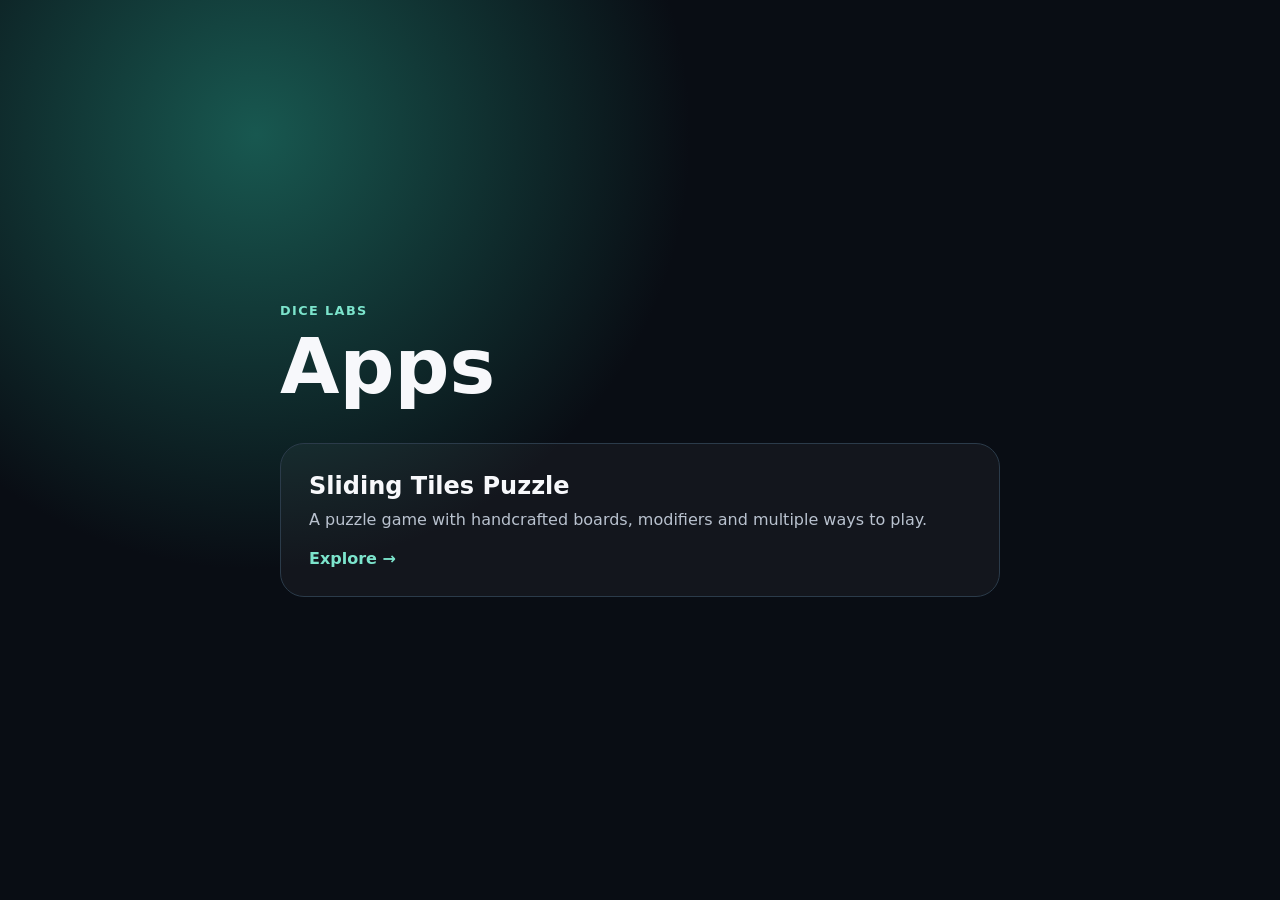
==== apps/index.html @ a3eb1c4a "Publish Sliding Tiles web demo" ====
<!doctype html>
<html lang="en">
<head>
  <meta charset="utf-8">
  <meta name="viewport" content="width=device-width, initial-scale=1">
  <meta name="description" content="Apps by Dice Labs.">
  <title>Apps · Dice Labs</title>
  <style>
    :root { color-scheme: dark; font-family: system-ui, sans-serif; background: #090d14; color: #f7f8fb; }
    body { margin: 0; min-height: 100vh; display: grid; place-items: center; background: radial-gradient(circle at 20% 15%, #185850 0, transparent 34%), #090d14; }
    main { width: min(92vw, 720px); padding: 48px 24px; }
    .eyebrow { color: #7ce4cc; font-weight: 700; letter-spacing: .11em; text-transform: uppercase; font-size: .8rem; }
    h1 { margin: .25rem 0 2rem; font-size: clamp(2.4rem, 7vw, 4.8rem); }
    .app { display: block; padding: 28px; border: 1px solid #2b3b4a; border-radius: 24px; color: inherit; text-decoration: none; background: rgba(255,255,255,.04); transition: transform .18s ease, border-color .18s ease; }
    .app:hover { transform: translateY(-3px); border-color: #7ce4cc; }
    .app h2 { margin: 0 0 .5rem; font-size: 1.5rem; }
    .app p { margin: 0; color: #b9c2cf; line-height: 1.55; }
    .arrow { color: #7ce4cc; display: inline-block; margin-top: 1rem; font-weight: 700; }
  </style>
</head>
<body>
  <main>
    <div class="eyebrow">Dice Labs</div>
    <h1>Apps</h1>
    <a class="app" href="sliding-tiles/">
      <h2>Sliding Tiles Puzzle</h2>
      <p>A puzzle game with handcrafted boards, modifiers and multiple ways to play.</p>
      <span class="arrow">Explore →</span>
    </a>
  </main>
</body>
</html>
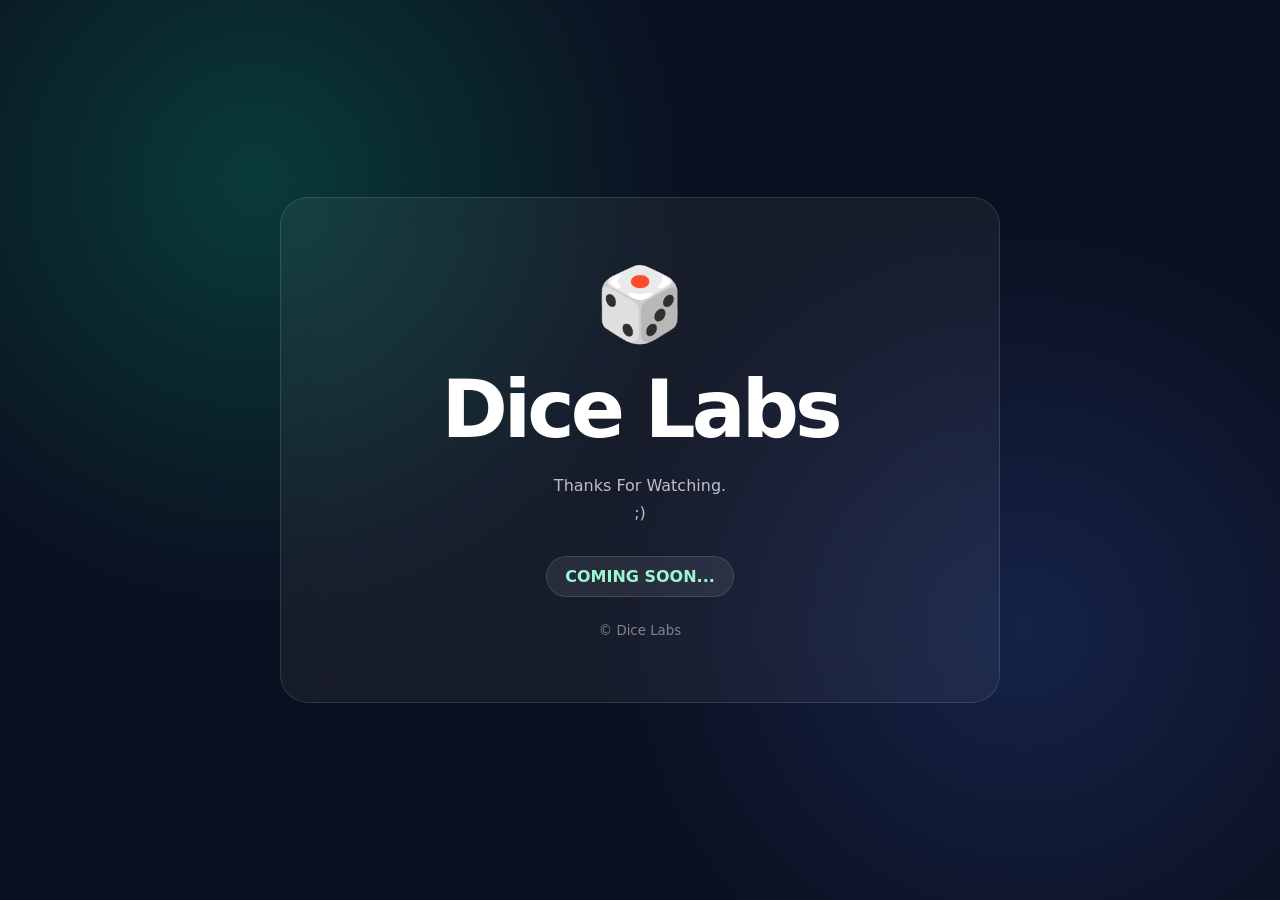
==== commit 1af6529d: "Consolidate apps site into main Pages repository" ====
--- a/apps/index.html
+++ b/apps/index.html
@@ -1,32 +1,30 @@
-<!doctype html>
-<html lang="en">
-<head>
-  <meta charset="utf-8">
-  <meta name="viewport" content="width=device-width, initial-scale=1">
-  <meta name="description" content="Apps by Dice Labs.">
-  <title>Apps · Dice Labs</title>
-  <style>
-    :root { color-scheme: dark; font-family: system-ui, sans-serif; background: #090d14; color: #f7f8fb; }
-    body { margin: 0; min-height: 100vh; display: grid; place-items: center; background: radial-gradient(circle at 20% 15%, #185850 0, transparent 34%), #090d14; }
-    main { width: min(92vw, 720px); padding: 48px 24px; }
-    .eyebrow { color: #7ce4cc; font-weight: 700; letter-spacing: .11em; text-transform: uppercase; font-size: .8rem; }
-    h1 { margin: .25rem 0 2rem; font-size: clamp(2.4rem, 7vw, 4.8rem); }
-    .app { display: block; padding: 28px; border: 1px solid #2b3b4a; border-radius: 24px; color: inherit; text-decoration: none; background: rgba(255,255,255,.04); transition: transform .18s ease, border-color .18s ease; }
-    .app:hover { transform: translateY(-3px); border-color: #7ce4cc; }
-    .app h2 { margin: 0 0 .5rem; font-size: 1.5rem; }
-    .app p { margin: 0; color: #b9c2cf; line-height: 1.55; }
-    .arrow { color: #7ce4cc; display: inline-block; margin-top: 1rem; font-weight: 700; }
-  </style>
-</head>
+<!DOCTYPE html>
+<html lang="es"><head><meta charset="UTF-8"><meta name="viewport" content="width=device-width,initial-scale=1">
+<title>Dice Labs — Coming Soon</title>
+<style>
+*{margin:0;padding:0;box-sizing:border-box}
+body{font-family:system-ui,sans-serif;background:#0b1020;color:#fff;height:100vh;display:flex;align-items:center;justify-content:center;overflow:hidden;
+background:
+radial-gradient(circle at 20% 20%,rgba(0,255,170,.18),transparent 35%),
+radial-gradient(circle at 80% 70%,rgba(70,120,255,.18),transparent 35%),#0b1020}
+body:before{content:"";position:fixed;inset:-50%;background:
+linear-gradient(90deg,transparent 49.8%,rgba(255,255,255,.03) 50%,transparent 50.2%),
+linear-gradient(transparent 49.8%,rgba(255,255,255,.03) 50%,transparent 50.2%);
+background-size:42px 42px;transform:rotate(8deg);animation:d 35s linear infinite}
+@keyframes d{to{transform:rotate(8deg) translate(-42px,-42px)}}
+.card{position:relative;z-index:2;width:min(92vw,720px);padding:64px 40px;text-align:center;background:rgba(255,255,255,.05);border:1px solid rgba(255,255,255,.12);border-radius:28px;backdrop-filter:blur(18px)}
+.logo{font-size:4.5rem}
+h1{font-size:clamp(2.6rem,7vw,5rem);letter-spacing:-.05em;margin:.2em 0}
+p{color:rgba(255,255,255,.72);line-height:1.7;max-width:540px;margin:auto}
+.tag{display:inline-block;margin-top:30px;padding:10px 18px;border-radius:999px;background:rgba(255,255,255,.08);border:1px solid rgba(255,255,255,.12);color:#9df5d3;font-weight:700}
+small{display:block;margin-top:26px;color:rgba(255,255,255,.45)}
+</style></head>
 <body>
-  <main>
-    <div class="eyebrow">Dice Labs</div>
-    <h1>Apps</h1>
-    <a class="app" href="sliding-tiles/">
-      <h2>Sliding Tiles Puzzle</h2>
-      <p>A puzzle game with handcrafted boards, modifiers and multiple ways to play.</p>
-      <span class="arrow">Explore →</span>
-    </a>
-  </main>
-</body>
-</html>
+<div class="card">
+<div class="logo">🎲</div>
+<h1>Dice Labs</h1>
+<p>Thanks For Watching.<br>;)</p>
+<div class="tag">COMING SOON...</div>
+<small>© Dice Labs</small>
+</div>
+</body></html>
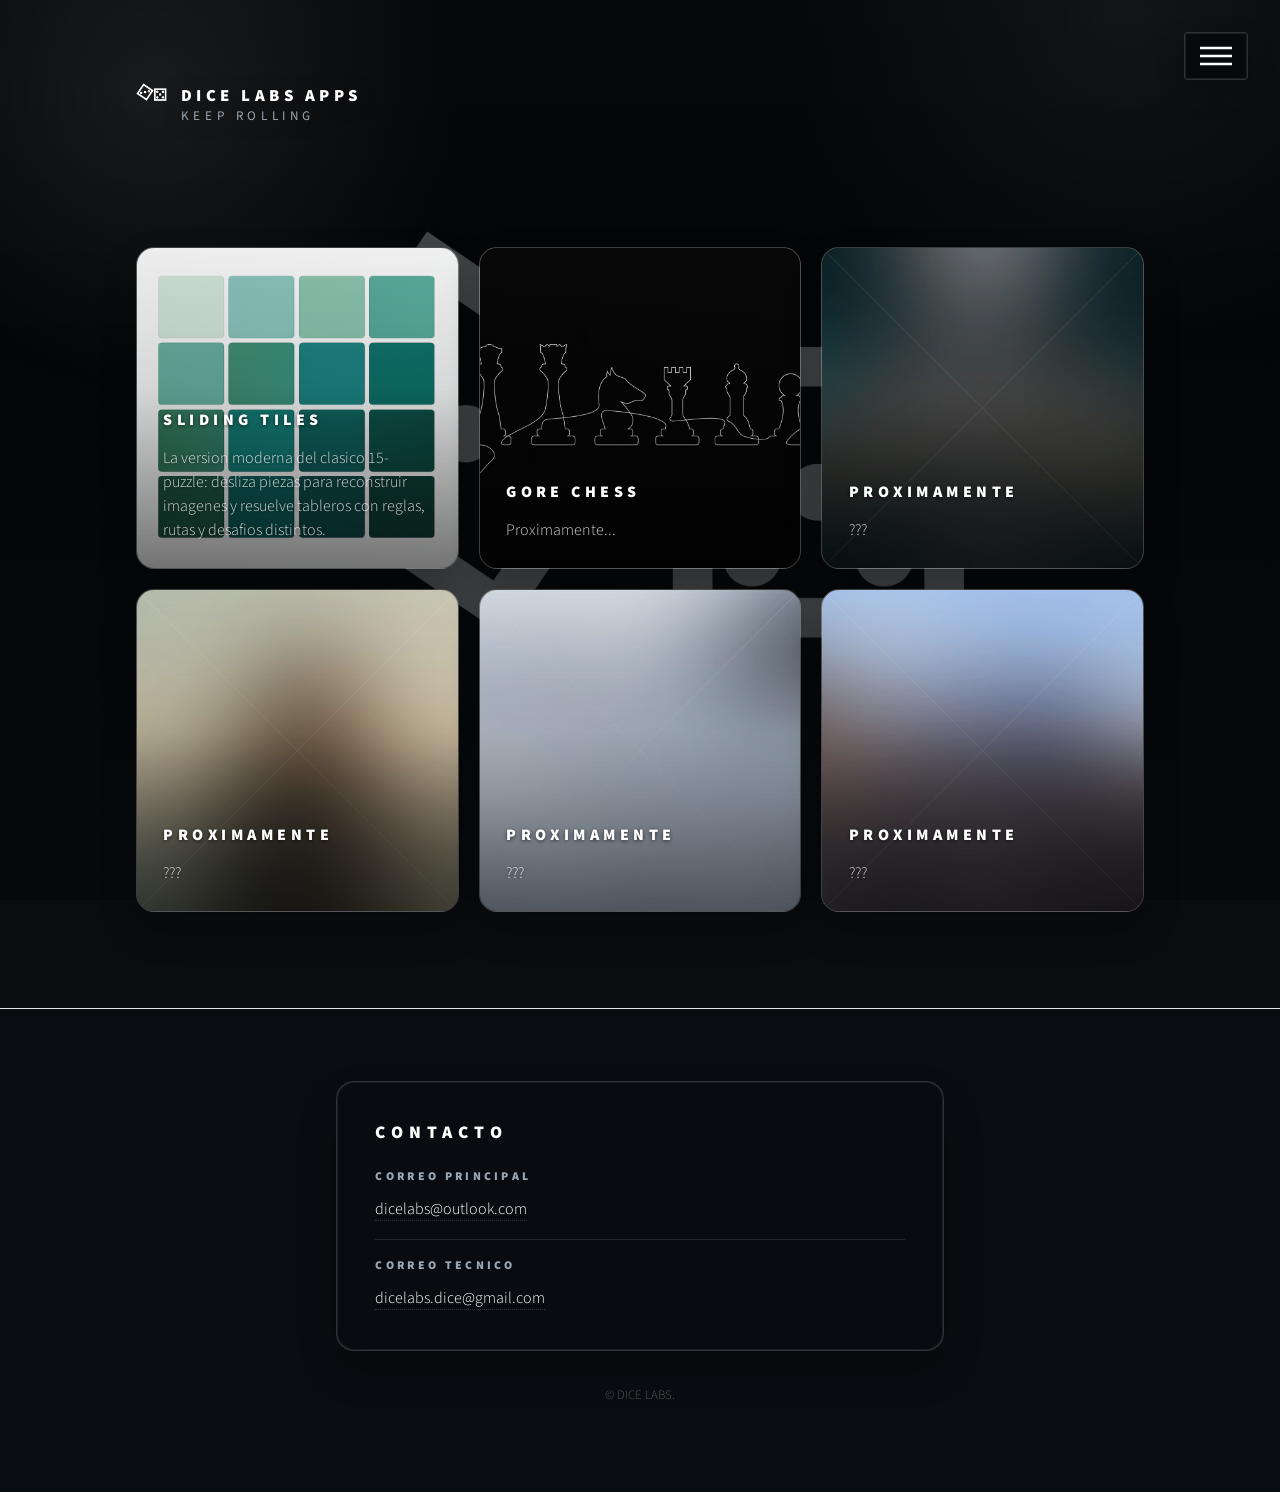
==== commit 08cf66e9: "Sync DICE LABS apps catalog" ====
--- a/apps/index.html
+++ b/apps/index.html
@@ -1,30 +1,179 @@
-<!DOCTYPE html>
-<html lang="es"><head><meta charset="UTF-8"><meta name="viewport" content="width=device-width,initial-scale=1">
-<title>Dice Labs — Coming Soon</title>
-<style>
-*{margin:0;padding:0;box-sizing:border-box}
-body{font-family:system-ui,sans-serif;background:#0b1020;color:#fff;height:100vh;display:flex;align-items:center;justify-content:center;overflow:hidden;
-background:
-radial-gradient(circle at 20% 20%,rgba(0,255,170,.18),transparent 35%),
-radial-gradient(circle at 80% 70%,rgba(70,120,255,.18),transparent 35%),#0b1020}
-body:before{content:"";position:fixed;inset:-50%;background:
-linear-gradient(90deg,transparent 49.8%,rgba(255,255,255,.03) 50%,transparent 50.2%),
-linear-gradient(transparent 49.8%,rgba(255,255,255,.03) 50%,transparent 50.2%);
-background-size:42px 42px;transform:rotate(8deg);animation:d 35s linear infinite}
-@keyframes d{to{transform:rotate(8deg) translate(-42px,-42px)}}
-.card{position:relative;z-index:2;width:min(92vw,720px);padding:64px 40px;text-align:center;background:rgba(255,255,255,.05);border:1px solid rgba(255,255,255,.12);border-radius:28px;backdrop-filter:blur(18px)}
-.logo{font-size:4.5rem}
-h1{font-size:clamp(2.6rem,7vw,5rem);letter-spacing:-.05em;margin:.2em 0}
-p{color:rgba(255,255,255,.72);line-height:1.7;max-width:540px;margin:auto}
-.tag{display:inline-block;margin-top:30px;padding:10px 18px;border-radius:999px;background:rgba(255,255,255,.08);border:1px solid rgba(255,255,255,.12);color:#9df5d3;font-weight:700}
-small{display:block;margin-top:26px;color:rgba(255,255,255,.45)}
-</style></head>
-<body>
-<div class="card">
-<div class="logo">🎲</div>
-<h1>Dice Labs</h1>
-<p>Thanks For Watching.<br>;)</p>
-<div class="tag">COMING SOON...</div>
-<small>© Dice Labs</small>
-</div>
-</body></html>+<!DOCTYPE HTML>
+<!--
+	Phantom by HTML5 UP
+	html5up.net | @ajlkn
+	Free for personal and commercial use under the CCA 3.0 license (html5up.net/license)
+-->
+<html lang="es" data-theme="dark">
+	<head>
+		<title>DICE LABS | Apps</title>
+		<meta charset="utf-8" />
+		<meta name="viewport" content="width=device-width, initial-scale=1, user-scalable=no" />
+		<meta name="theme-color" content="#090c10" />
+		<link rel="icon" type="image/png" href="images/logo-blanco.png?v=1788345082091" />
+		<link rel="shortcut icon" href="images/logo-blanco.png?v=1788345082091" />
+		<link rel="stylesheet" href="assets/css/main.css?v=1788345082091" />
+		<link rel="stylesheet" href="assets/css/dice-labs-apps-theme.css?v=1788345082091" />
+		<noscript><link rel="stylesheet" href="assets/css/noscript.css?v=1788345082091" /></noscript>
+	</head>
+	<body class="is-preload">
+		<div id="wrapper">
+
+			<!-- Header -->
+				<header id="header">
+					<div class="inner">
+
+						<!-- Logo -->
+							<a href="index.html" class="logo">
+								<span class="symbol"><img src="images/logo-blanco.png?v=1788345082091" alt="" /></span>
+								<span class="brand-lockup">
+									<span class="title">DICE LABS APPS</span>
+									<span class="subtitle">KEEP ROLLING</span>
+								</span>
+							</a>
+
+						<!-- Nav -->
+							<nav>
+								<ul>
+									<li><a href="#menu">Menu</a></li>
+								</ul>
+							</nav>
+
+					</div>
+				</header>
+
+			<!-- Menu -->
+				<nav id="menu">
+					<h2 data-i18n="menu.title">Menu</h2>
+					<ul class="menu-links">
+						<li><a href="https://dice-labs.com/" data-i18n="menu.home">Ir a dice-labs.com</a></li>
+						<li><a href="#footer" data-i18n="menu.contact">Contacto</a></li>
+					</ul>
+					<section class="menu-section">
+						<h3 data-i18n="menu.language">Idioma</h3>
+						<ul class="option-list">
+							<li><a href="?lang=es" class="option-link language-option" data-language="es"><img src="images/flags/ES.webp" class="nav-flag" alt="" />Espa&ntilde;ol</a></li>
+							<li><a href="?lang=en" class="option-link language-option" data-language="en"><img src="images/flags/EN.webp" class="nav-flag" alt="" />English</a></li>
+							<li><a href="?lang=fr" class="option-link language-option" data-language="fr"><img src="images/flags/FR.webp" class="nav-flag" alt="" />Fran&ccedil;ais</a></li>
+							<li><a href="?lang=de" class="option-link language-option" data-language="de"><img src="images/flags/DE.webp" class="nav-flag" alt="" />Deutsch</a></li>
+							<li><a href="?lang=ru" class="option-link language-option" data-language="ru"><img src="images/flags/RU.webp" class="nav-flag" alt="" />&#1056;&#1091;&#1089;&#1089;&#1082;&#1080;&#1081;</a></li>
+						</ul>
+					</section>
+					<section class="menu-section">
+						<h3 data-i18n="menu.theme">Tema</h3>
+						<ul class="option-list">
+							<li><a href="?theme=dark" class="option-link" data-set-theme="dark" data-i18n="theme.dark">Oscuro</a></li>
+							<li><a href="?theme=light" class="option-link" data-set-theme="light" data-i18n="theme.light">Claro</a></li>
+						</ul>
+					</section>
+				</nav>
+
+			<!-- Main -->
+				<div id="main">
+					<div class="inner">
+						<section class="tiles">
+							<article class="style1 app-card sliding-tiles-card" data-preview-src="images/apps/sliding-tiles-preview.gif">
+								<span class="image">
+									<img class="tile-cover" src="images/apps/sliding-tiles-cover.png" alt="" />
+								</span>
+								<!-- Template route preserved for reference: sliding-tiles/ -->
+								<a href="https://dice-labs.com/apps/sliding-tiles/" class="app-link">
+									<h2>Sliding Tiles</h2>
+									<div class="content">
+										<p data-i18n="tile.sliding.body">Rompecabezas deslizante de partidas rapidas y estetica minimalista. Demo disponible. En proceso de publicacion para Android y Windows.</p>
+									</div>
+								</a>
+							</article>
+							<article class="style2 app-card" data-preview-src="">
+								<span class="image">
+									<img src="images/apps/gore-chess-cover.png" alt="" />
+								</span>
+								<a href="gore-chess/" class="app-link">
+									<h2>Gore Chess</h2>
+									<div class="content">
+										<p data-i18n="tile.gore.body">Proximamente...</p>
+									</div>
+								</a>
+							</article>
+							<article class="style3 app-card" data-preview-src="">
+								<span class="image">
+									<img src="images/pic03.jpg" alt="" />
+								</span>
+								<a href="#" class="app-link">
+									<h2 data-i18n="tile.placeholder1.title">Proximamente</h2>
+									<div class="content">
+										<p data-i18n="tile.placeholder1.body">???</p>
+									</div>
+								</a>
+							</article>
+							<article class="style4 app-card" data-preview-src="">
+								<span class="image">
+									<img src="images/pic04.jpg" alt="" />
+								</span>
+								<a href="#" class="app-link">
+									<h2 data-i18n="tile.placeholder2.title">Proximamente</h2>
+									<div class="content">
+										<p data-i18n="tile.placeholder2.body">???</p>
+									</div>
+								</a>
+							</article>
+							<article class="style5 app-card" data-preview-src="">
+								<span class="image">
+									<img src="images/pic05.jpg" alt="" />
+								</span>
+								<a href="#" class="app-link">
+									<h2 data-i18n="tile.placeholder3.title">Proximamente</h2>
+									<div class="content">
+										<p data-i18n="tile.placeholder3.body">???</p>
+									</div>
+								</a>
+							</article>
+							<article class="style6 app-card" data-preview-src="">
+								<span class="image">
+									<img src="images/pic06.jpg" alt="" />
+								</span>
+								<a href="#" class="app-link">
+									<h2 data-i18n="tile.placeholder4.title">Proximamente</h2>
+									<div class="content">
+										<p data-i18n="tile.placeholder4.body">???</p>
+									</div>
+								</a>
+							</article>
+						</section>
+					</div>
+				</div>
+
+			<!-- Footer -->
+				<footer id="footer">
+					<div class="inner">
+						<section class="footer-panel compact">
+							<h2 data-i18n="footer.contact">Contacto</h2>
+							<ul class="contact-list">
+								<li>
+									<span class="contact-label" data-i18n="footer.primaryEmail">Correo principal</span>
+									<a href="mailto:dicelabs@outlook.com">dicelabs@outlook.com</a>
+								</li>
+								<li>
+									<span class="contact-label" data-i18n="footer.technicalEmail">Correo tecnico</span>
+									<a href="mailto:dicelabs.dice@gmail.com">dicelabs.dice@gmail.com</a>
+								</li>
+							</ul>
+						</section>
+						<ul class="copyright">
+							<li data-i18n="footer.copyright">&copy; DICE LABS.</li>
+						</ul>
+					</div>
+				</footer>
+
+		</div>
+
+		<!-- Scripts -->
+			<script src="assets/js/jquery.min.js"></script>
+			<script src="assets/js/browser.min.js"></script>
+			<script src="assets/js/breakpoints.min.js"></script>
+			<script src="assets/js/util.js"></script>
+			<script src="assets/js/main.js"></script>
+			<script src="assets/js/dice-labs-apps-site.js?v=1788345082091"></script>
+
+	</body>
+</html>
--- a/apps/assets/css/main.css
+++ b/apps/assets/css/main.css
@@ -0,0 +1,3329 @@
+@import url(fontawesome-all.min.css);
+@import url("https://fonts.googleapis.com/css?family=Source+Sans+Pro:300,700,900");
+
+/*
+	Phantom by HTML5 UP
+	html5up.net | @ajlkn
+	Free for personal and commercial use under the CCA 3.0 license (html5up.net/license)
+*/
+
+html, body, div, span, applet, object,
+iframe, h1, h2, h3, h4, h5, h6, p, blockquote,
+pre, a, abbr, acronym, address, big, cite,
+code, del, dfn, em, img, ins, kbd, q, s, samp,
+small, strike, strong, sub, sup, tt, var, b,
+u, i, center, dl, dt, dd, ol, ul, li, fieldset,
+form, label, legend, table, caption, tbody,
+tfoot, thead, tr, th, td, article, aside,
+canvas, details, embed, figure, figcaption,
+footer, header, hgroup, menu, nav, output, ruby,
+section, summary, time, mark, audio, video {
+	margin: 0;
+	padding: 0;
+	border: 0;
+	font-size: 100%;
+	font: inherit;
+	vertical-align: baseline;}
+
+article, aside, details, figcaption, figure,
+footer, header, hgroup, menu, nav, section {
+	display: block;}
+
+body {
+	line-height: 1;
+}
+
+ol, ul {
+	list-style: none;
+}
+
+blockquote, q {
+	quotes: none;
+}
+
+	blockquote:before, blockquote:after, q:before, q:after {
+		content: '';
+		content: none;
+	}
+
+table {
+	border-collapse: collapse;
+	border-spacing: 0;
+}
+
+body {
+	-webkit-text-size-adjust: none;
+}
+
+mark {
+	background-color: transparent;
+	color: inherit;
+}
+
+input::-moz-focus-inner {
+	border: 0;
+	padding: 0;
+}
+
+input, select, textarea {
+	-moz-appearance: none;
+	-webkit-appearance: none;
+	-ms-appearance: none;
+	appearance: none;
+}
+
+/* Basic */
+
+	@-ms-viewport {
+		width: device-width;
+	}
+
+	body {
+		-ms-overflow-style: scrollbar;
+	}
+
+	@media screen and (max-width: 480px) {
+
+		html, body {
+			min-width: 320px;
+		}
+
+	}
+
+	html {
+		box-sizing: border-box;
+	}
+
+	*, *:before, *:after {
+		box-sizing: inherit;
+	}
+
+	body {
+		background: #ffffff;
+	}
+
+		body.is-preload *, body.is-preload *:before, body.is-preload *:after {
+			-moz-animation: none !important;
+			-webkit-animation: none !important;
+			-ms-animation: none !important;
+			animation: none !important;
+			-moz-transition: none !important;
+			-webkit-transition: none !important;
+			-ms-transition: none !important;
+			transition: none !important;
+		}
+
+/* Type */
+
+	body, input, select, textarea {
+		color: #585858;
+		font-family: "Source Sans Pro", Helvetica, sans-serif;
+		font-size: 16pt;
+		font-weight: 300;
+		line-height: 1.75;
+	}
+
+		@media screen and (max-width: 1680px) {
+
+			body, input, select, textarea {
+				font-size: 14pt;
+			}
+
+		}
+
+		@media screen and (max-width: 1280px) {
+
+			body, input, select, textarea {
+				font-size: 12pt;
+			}
+
+		}
+
+	a {
+		-moz-transition: border-bottom-color 0.2s ease, color 0.2s ease;
+		-webkit-transition: border-bottom-color 0.2s ease, color 0.2s ease;
+		-ms-transition: border-bottom-color 0.2s ease, color 0.2s ease;
+		transition: border-bottom-color 0.2s ease, color 0.2s ease;
+		text-decoration: none;
+		color: #585858;
+		border-bottom: dotted 1px rgba(88, 88, 88, 0.5);
+	}
+
+		a:hover {
+			border-bottom-color: transparent;
+			color: #f2849e !important;
+		}
+
+	strong, b {
+		font-weight: 900;
+	}
+
+	em, i {
+		font-style: italic;
+	}
+
+	p {
+		margin: 0 0 2em 0;
+	}
+
+	h1 {
+		font-size: 2.75em;
+		font-weight: 700;
+		line-height: 1.3;
+		margin: 0 0 1em 0;
+		letter-spacing: -0.035em;
+	}
+
+		h1 a {
+			color: inherit;
+		}
+
+		@media screen and (max-width: 736px) {
+
+			h1 {
+				font-size: 2em;
+				margin: 0 0 1em 0;
+			}
+
+		}
+
+		@media screen and (max-width: 360px) {
+
+			h1 {
+				font-size: 1.75em;
+			}
+
+		}
+
+	h2, h3, h4, h5, h6 {
+		font-weight: 900;
+		line-height: 1.5;
+		margin: 0 0 2em 0;
+		text-transform: uppercase;
+		letter-spacing: 0.35em;
+	}
+
+		h2 a, h3 a, h4 a, h5 a, h6 a {
+			color: inherit;
+		}
+
+	h2 {
+		font-size: 1.1em;
+	}
+
+	h3 {
+		font-size: 1em;
+	}
+
+	h4 {
+		font-size: 0.8em;
+	}
+
+	h5 {
+		font-size: 0.8em;
+	}
+
+	h6 {
+		font-size: 0.8em;
+	}
+
+	@media screen and (max-width: 980px) {
+
+		h1 br, h2 br, h3 br, h4 br, h5 br, h6 br {
+			display: none;
+		}
+
+	}
+
+	@media screen and (max-width: 736px) {
+
+		h2 {
+			font-size: 1em;
+		}
+
+		h3 {
+			font-size: 0.8em;
+		}
+
+	}
+
+	sub {
+		font-size: 0.8em;
+		position: relative;
+		top: 0.5em;
+	}
+
+	sup {
+		font-size: 0.8em;
+		position: relative;
+		top: -0.5em;
+	}
+
+	blockquote {
+		border-left: solid 4px #c9c9c9;
+		font-style: italic;
+		margin: 0 0 2em 0;
+		padding: 0.5em 0 0.5em 2em;
+	}
+
+	code {
+		background: rgba(144, 144, 144, 0.075);
+		border-radius: 4px;
+		border: solid 1px #c9c9c9;
+		font-family: "Courier New", monospace;
+		font-size: 0.9em;
+		margin: 0 0.25em;
+		padding: 0.25em 0.65em;
+	}
+
+	pre {
+		-webkit-overflow-scrolling: touch;
+		font-family: "Courier New", monospace;
+		font-size: 0.9em;
+		margin: 0 0 2em 0;
+	}
+
+		pre code {
+			display: block;
+			line-height: 1.75;
+			padding: 1em 1.5em;
+			overflow-x: auto;
+		}
+
+	hr {
+		border: 0;
+		border-bottom: solid 1px #c9c9c9;
+		margin: 2em 0;
+	}
+
+		hr.major {
+			margin: 3em 0;
+		}
+
+	.align-left {
+		text-align: left;
+	}
+
+	.align-center {
+		text-align: center;
+	}
+
+	.align-right {
+		text-align: right;
+	}
+
+/* Row */
+
+	.row {
+		display: flex;
+		flex-wrap: wrap;
+		box-sizing: border-box;
+		align-items: stretch;
+	}
+
+		.row > * {
+			box-sizing: border-box;
+		}
+
+		.row.gtr-uniform > * > :last-child {
+			margin-bottom: 0;
+		}
+
+		.row.aln-left {
+			justify-content: flex-start;
+		}
+
+		.row.aln-center {
+			justify-content: center;
+		}
+
+		.row.aln-right {
+			justify-content: flex-end;
+		}
+
+		.row.aln-top {
+			align-items: flex-start;
+		}
+
+		.row.aln-middle {
+			align-items: center;
+		}
+
+		.row.aln-bottom {
+			align-items: flex-end;
+		}
+
+		.row > .imp {
+			order: -1;
+		}
+
+		.row > .col-1 {
+			width: 8.33333%;
+		}
+
+		.row > .off-1 {
+			margin-left: 8.33333%;
+		}
+
+		.row > .col-2 {
+			width: 16.66667%;
+		}
+
+		.row > .off-2 {
+			margin-left: 16.66667%;
+		}
+
+		.row > .col-3 {
+			width: 25%;
+		}
+
+		.row > .off-3 {
+			margin-left: 25%;
+		}
+
+		.row > .col-4 {
+			width: 33.33333%;
+		}
+
+		.row > .off-4 {
+			margin-left: 33.33333%;
+		}
+
+		.row > .col-5 {
+			width: 41.66667%;
+		}
+
+		.row > .off-5 {
+			margin-left: 41.66667%;
+		}
+
+		.row > .col-6 {
+			width: 50%;
+		}
+
+		.row > .off-6 {
+			margin-left: 50%;
+		}
+
+		.row > .col-7 {
+			width: 58.33333%;
+		}
+
+		.row > .off-7 {
+			margin-left: 58.33333%;
+		}
+
+		.row > .col-8 {
+			width: 66.66667%;
+		}
+
+		.row > .off-8 {
+			margin-left: 66.66667%;
+		}
+
+		.row > .col-9 {
+			width: 75%;
+		}
+
+		.row > .off-9 {
+			margin-left: 75%;
+		}
+
+		.row > .col-10 {
+			width: 83.33333%;
+		}
+
+		.row > .off-10 {
+			margin-left: 83.33333%;
+		}
+
+		.row > .col-11 {
+			width: 91.66667%;
+		}
+
+		.row > .off-11 {
+			margin-left: 91.66667%;
+		}
+
+		.row > .col-12 {
+			width: 100%;
+		}
+
+		.row > .off-12 {
+			margin-left: 100%;
+		}
+
+		.row.gtr-0 {
+			margin-top: 0;
+			margin-left: 0em;
+		}
+
+			.row.gtr-0 > * {
+				padding: 0 0 0 0em;
+			}
+
+			.row.gtr-0.gtr-uniform {
+				margin-top: 0em;
+			}
+
+				.row.gtr-0.gtr-uniform > * {
+					padding-top: 0em;
+				}
+
+		.row.gtr-25 {
+			margin-top: 0;
+			margin-left: -0.5em;
+		}
+
+			.row.gtr-25 > * {
+				padding: 0 0 0 0.5em;
+			}
+
+			.row.gtr-25.gtr-uniform {
+				margin-top: -0.5em;
+			}
+
+				.row.gtr-25.gtr-uniform > * {
+					padding-top: 0.5em;
+				}
+
+		.row.gtr-50 {
+			margin-top: 0;
+			margin-left: -1em;
+		}
+
+			.row.gtr-50 > * {
+				padding: 0 0 0 1em;
+			}
+
+			.row.gtr-50.gtr-uniform {
+				margin-top: -1em;
+			}
+
+				.row.gtr-50.gtr-uniform > * {
+					padding-top: 1em;
+				}
+
+		.row {
+			margin-top: 0;
+			margin-left: -2em;
+		}
+
+			.row > * {
+				padding: 0 0 0 2em;
+			}
+
+			.row.gtr-uniform {
+				margin-top: -2em;
+			}
+
+				.row.gtr-uniform > * {
+					padding-top: 2em;
+				}
+
+		.row.gtr-150 {
+			margin-top: 0;
+			margin-left: -3em;
+		}
+
+			.row.gtr-150 > * {
+				padding: 0 0 0 3em;
+			}
+
+			.row.gtr-150.gtr-uniform {
+				margin-top: -3em;
+			}
+
+				.row.gtr-150.gtr-uniform > * {
+					padding-top: 3em;
+				}
+
+		.row.gtr-200 {
+			margin-top: 0;
+			margin-left: -4em;
+		}
+
+			.row.gtr-200 > * {
+				padding: 0 0 0 4em;
+			}
+
+			.row.gtr-200.gtr-uniform {
+				margin-top: -4em;
+			}
+
+				.row.gtr-200.gtr-uniform > * {
+					padding-top: 4em;
+				}
+
+		@media screen and (max-width: 1680px) {
+
+			.row {
+				display: flex;
+				flex-wrap: wrap;
+				box-sizing: border-box;
+				align-items: stretch;
+			}
+
+				.row > * {
+					box-sizing: border-box;
+				}
+
+				.row.gtr-uniform > * > :last-child {
+					margin-bottom: 0;
+				}
+
+				.row.aln-left {
+					justify-content: flex-start;
+				}
+
+				.row.aln-center {
+					justify-content: center;
+				}
+
+				.row.aln-right {
+					justify-content: flex-end;
+				}
+
+				.row.aln-top {
+					align-items: flex-start;
+				}
+
+				.row.aln-middle {
+					align-items: center;
+				}
+
+				.row.aln-bottom {
+					align-items: flex-end;
+				}
+
+				.row > .imp-xlarge {
+					order: -1;
+				}
+
+				.row > .col-1-xlarge {
+					width: 8.33333%;
+				}
+
+				.row > .off-1-xlarge {
+					margin-left: 8.33333%;
+				}
+
+				.row > .col-2-xlarge {
+					width: 16.66667%;
+				}
+
+				.row > .off-2-xlarge {
+					margin-left: 16.66667%;
+				}
+
+				.row > .col-3-xlarge {
+					width: 25%;
+				}
+
+				.row > .off-3-xlarge {
+					margin-left: 25%;
+				}
+
+				.row > .col-4-xlarge {
+					width: 33.33333%;
+				}
+
+				.row > .off-4-xlarge {
+					margin-left: 33.33333%;
+				}
+
+				.row > .col-5-xlarge {
+					width: 41.66667%;
+				}
+
+				.row > .off-5-xlarge {
+					margin-left: 41.66667%;
+				}
+
+				.row > .col-6-xlarge {
+					width: 50%;
+				}
+
+				.row > .off-6-xlarge {
+					margin-left: 50%;
+				}
+
+				.row > .col-7-xlarge {
+					width: 58.33333%;
+				}
+
+				.row > .off-7-xlarge {
+					margin-left: 58.33333%;
+				}
+
+				.row > .col-8-xlarge {
+					width: 66.66667%;
+				}
+
+				.row > .off-8-xlarge {
+					margin-left: 66.66667%;
+				}
+
+				.row > .col-9-xlarge {
+					width: 75%;
+				}
+
+				.row > .off-9-xlarge {
+					margin-left: 75%;
+				}
+
+				.row > .col-10-xlarge {
+					width: 83.33333%;
+				}
+
+				.row > .off-10-xlarge {
+					margin-left: 83.33333%;
+				}
+
+				.row > .col-11-xlarge {
+					width: 91.66667%;
+				}
+
+				.row > .off-11-xlarge {
+					margin-left: 91.66667%;
+				}
+
+				.row > .col-12-xlarge {
+					width: 100%;
+				}
+
+				.row > .off-12-xlarge {
+					margin-left: 100%;
+				}
+
+				.row.gtr-0 {
+					margin-top: 0;
+					margin-left: 0em;
+				}
+
+					.row.gtr-0 > * {
+						padding: 0 0 0 0em;
+					}
+
+					.row.gtr-0.gtr-uniform {
+						margin-top: 0em;
+					}
+
+						.row.gtr-0.gtr-uniform > * {
+							padding-top: 0em;
+						}
+
+				.row.gtr-25 {
+					margin-top: 0;
+					margin-left: -0.5em;
+				}
+
+					.row.gtr-25 > * {
+						padding: 0 0 0 0.5em;
+					}
+
+					.row.gtr-25.gtr-uniform {
+						margin-top: -0.5em;
+					}
+
+						.row.gtr-25.gtr-uniform > * {
+							padding-top: 0.5em;
+						}
+
+				.row.gtr-50 {
+					margin-top: 0;
+					margin-left: -1em;
+				}
+
+					.row.gtr-50 > * {
+						padding: 0 0 0 1em;
+					}
+
+					.row.gtr-50.gtr-uniform {
+						margin-top: -1em;
+					}
+
+						.row.gtr-50.gtr-uniform > * {
+							padding-top: 1em;
+						}
+
+				.row {
+					margin-top: 0;
+					margin-left: -2em;
+				}
+
+					.row > * {
+						padding: 0 0 0 2em;
+					}
+
+					.row.gtr-uniform {
+						margin-top: -2em;
+					}
+
+						.row.gtr-uniform > * {
+							padding-top: 2em;
+						}
+
+				.row.gtr-150 {
+					margin-top: 0;
+					margin-left: -3em;
+				}
+
+					.row.gtr-150 > * {
+						padding: 0 0 0 3em;
+					}
+
+					.row.gtr-150.gtr-uniform {
+						margin-top: -3em;
+					}
+
+						.row.gtr-150.gtr-uniform > * {
+							padding-top: 3em;
+						}
+
+				.row.gtr-200 {
+					margin-top: 0;
+					margin-left: -4em;
+				}
+
+					.row.gtr-200 > * {
+						padding: 0 0 0 4em;
+					}
+
+					.row.gtr-200.gtr-uniform {
+						margin-top: -4em;
+					}
+
+						.row.gtr-200.gtr-uniform > * {
+							padding-top: 4em;
+						}
+
+		}
+
+		@media screen and (max-width: 1280px) {
+
+			.row {
+				display: flex;
+				flex-wrap: wrap;
+				box-sizing: border-box;
+				align-items: stretch;
+			}
+
+				.row > * {
+					box-sizing: border-box;
+				}
+
+				.row.gtr-uniform > * > :last-child {
+					margin-bottom: 0;
+				}
+
+				.row.aln-left {
+					justify-content: flex-start;
+				}
+
+				.row.aln-center {
+					justify-content: center;
+				}
+
+				.row.aln-right {
+					justify-content: flex-end;
+				}
+
+				.row.aln-top {
+					align-items: flex-start;
+				}
+
+				.row.aln-middle {
+					align-items: center;
+				}
+
+				.row.aln-bottom {
+					align-items: flex-end;
+				}
+
+				.row > .imp-large {
+					order: -1;
+				}
+
+				.row > .col-1-large {
+					width: 8.33333%;
+				}
+
+				.row > .off-1-large {
+					margin-left: 8.33333%;
+				}
+
+				.row > .col-2-large {
+					width: 16.66667%;
+				}
+
+				.row > .off-2-large {
+					margin-left: 16.66667%;
+				}
+
+				.row > .col-3-large {
+					width: 25%;
+				}
+
+				.row > .off-3-large {
+					margin-left: 25%;
+				}
+
+				.row > .col-4-large {
+					width: 33.33333%;
+				}
+
+				.row > .off-4-large {
+					margin-left: 33.33333%;
+				}
+
+				.row > .col-5-large {
+					width: 41.66667%;
+				}
+
+				.row > .off-5-large {
+					margin-left: 41.66667%;
+				}
+
+				.row > .col-6-large {
+					width: 50%;
+				}
+
+				.row > .off-6-large {
+					margin-left: 50%;
+				}
+
+				.row > .col-7-large {
+					width: 58.33333%;
+				}
+
+				.row > .off-7-large {
+					margin-left: 58.33333%;
+				}
+
+				.row > .col-8-large {
+					width: 66.66667%;
+				}
+
+				.row > .off-8-large {
+					margin-left: 66.66667%;
+				}
+
+				.row > .col-9-large {
+					width: 75%;
+				}
+
+				.row > .off-9-large {
+					margin-left: 75%;
+				}
+
+				.row > .col-10-large {
+					width: 83.33333%;
+				}
+
+				.row > .off-10-large {
+					margin-left: 83.33333%;
+				}
+
+				.row > .col-11-large {
+					width: 91.66667%;
+				}
+
+				.row > .off-11-large {
+					margin-left: 91.66667%;
+				}
+
+				.row > .col-12-large {
+					width: 100%;
+				}
+
+				.row > .off-12-large {
+					margin-left: 100%;
+				}
+
+				.row.gtr-0 {
+					margin-top: 0;
+					margin-left: 0em;
+				}
+
+					.row.gtr-0 > * {
+						padding: 0 0 0 0em;
+					}
+
+					.row.gtr-0.gtr-uniform {
+						margin-top: 0em;
+					}
+
+						.row.gtr-0.gtr-uniform > * {
+							padding-top: 0em;
+						}
+
+				.row.gtr-25 {
+					margin-top: 0;
+					margin-left: -0.5em;
+				}
+
+					.row.gtr-25 > * {
+						padding: 0 0 0 0.5em;
+					}
+
+					.row.gtr-25.gtr-uniform {
+						margin-top: -0.5em;
+					}
+
+						.row.gtr-25.gtr-uniform > * {
+							padding-top: 0.5em;
+						}
+
+				.row.gtr-50 {
+					margin-top: 0;
+					margin-left: -1em;
+				}
+
+					.row.gtr-50 > * {
+						padding: 0 0 0 1em;
+					}
+
+					.row.gtr-50.gtr-uniform {
+						margin-top: -1em;
+					}
+
+						.row.gtr-50.gtr-uniform > * {
+							padding-top: 1em;
+						}
+
+				.row {
+					margin-top: 0;
+					margin-left: -2em;
+				}
+
+					.row > * {
+						padding: 0 0 0 2em;
+					}
+
+					.row.gtr-uniform {
+						margin-top: -2em;
+					}
+
+						.row.gtr-uniform > * {
+							padding-top: 2em;
+						}
+
+				.row.gtr-150 {
+					margin-top: 0;
+					margin-left: -3em;
+				}
+
+					.row.gtr-150 > * {
+						padding: 0 0 0 3em;
+					}
+
+					.row.gtr-150.gtr-uniform {
+						margin-top: -3em;
+					}
+
+						.row.gtr-150.gtr-uniform > * {
+							padding-top: 3em;
+						}
+
+				.row.gtr-200 {
+					margin-top: 0;
+					margin-left: -4em;
+				}
+
+					.row.gtr-200 > * {
+						padding: 0 0 0 4em;
+					}
+
+					.row.gtr-200.gtr-uniform {
+						margin-top: -4em;
+					}
+
+						.row.gtr-200.gtr-uniform > * {
+							padding-top: 4em;
+						}
+
+		}
+
+		@media screen and (max-width: 980px) {
+
+			.row {
+				display: flex;
+				flex-wrap: wrap;
+				box-sizing: border-box;
+				align-items: stretch;
+			}
+
+				.row > * {
+					box-sizing: border-box;
+				}
+
+				.row.gtr-uniform > * > :last-child {
+					margin-bottom: 0;
+				}
+
+				.row.aln-left {
+					justify-content: flex-start;
+				}
+
+				.row.aln-center {
+					justify-content: center;
+				}
+
+				.row.aln-right {
+					justify-content: flex-end;
+				}
+
+				.row.aln-top {
+					align-items: flex-start;
+				}
+
+				.row.aln-middle {
+					align-items: center;
+				}
+
+				.row.aln-bottom {
+					align-items: flex-end;
+				}
+
+				.row > .imp-medium {
+					order: -1;
+				}
+
+				.row > .col-1-medium {
+					width: 8.33333%;
+				}
+
+				.row > .off-1-medium {
+					margin-left: 8.33333%;
+				}
+
+				.row > .col-2-medium {
+					width: 16.66667%;
+				}
+
+				.row > .off-2-medium {
+					margin-left: 16.66667%;
+				}
+
+				.row > .col-3-medium {
+					width: 25%;
+				}
+
+				.row > .off-3-medium {
+					margin-left: 25%;
+				}
+
+				.row > .col-4-medium {
+					width: 33.33333%;
+				}
+
+				.row > .off-4-medium {
+					margin-left: 33.33333%;
+				}
+
+				.row > .col-5-medium {
+					width: 41.66667%;
+				}
+
+				.row > .off-5-medium {
+					margin-left: 41.66667%;
+				}
+
+				.row > .col-6-medium {
+					width: 50%;
+				}
+
+				.row > .off-6-medium {
+					margin-left: 50%;
+				}
+
+				.row > .col-7-medium {
+					width: 58.33333%;
+				}
+
+				.row > .off-7-medium {
+					margin-left: 58.33333%;
+				}
+
+				.row > .col-8-medium {
+					width: 66.66667%;
+				}
+
+				.row > .off-8-medium {
+					margin-left: 66.66667%;
+				}
+
+				.row > .col-9-medium {
+					width: 75%;
+				}
+
+				.row > .off-9-medium {
+					margin-left: 75%;
+				}
+
+				.row > .col-10-medium {
+					width: 83.33333%;
+				}
+
+				.row > .off-10-medium {
+					margin-left: 83.33333%;
+				}
+
+				.row > .col-11-medium {
+					width: 91.66667%;
+				}
+
+				.row > .off-11-medium {
+					margin-left: 91.66667%;
+				}
+
+				.row > .col-12-medium {
+					width: 100%;
+				}
+
+				.row > .off-12-medium {
+					margin-left: 100%;
+				}
+
+				.row.gtr-0 {
+					margin-top: 0;
+					margin-left: 0em;
+				}
+
+					.row.gtr-0 > * {
+						padding: 0 0 0 0em;
+					}
+
+					.row.gtr-0.gtr-uniform {
+						margin-top: 0em;
+					}
+
+						.row.gtr-0.gtr-uniform > * {
+							padding-top: 0em;
+						}
+
+				.row.gtr-25 {
+					margin-top: 0;
+					margin-left: -0.375em;
+				}
+
+					.row.gtr-25 > * {
+						padding: 0 0 0 0.375em;
+					}
+
+					.row.gtr-25.gtr-uniform {
+						margin-top: -0.375em;
+					}
+
+						.row.gtr-25.gtr-uniform > * {
+							padding-top: 0.375em;
+						}
+
+				.row.gtr-50 {
+					margin-top: 0;
+					margin-left: -0.75em;
+				}
+
+					.row.gtr-50 > * {
+						padding: 0 0 0 0.75em;
+					}
+
+					.row.gtr-50.gtr-uniform {
+						margin-top: -0.75em;
+					}
+
+						.row.gtr-50.gtr-uniform > * {
+							padding-top: 0.75em;
+						}
+
+				.row {
+					margin-top: 0;
+					margin-left: -1.5em;
+				}
+
+					.row > * {
+						padding: 0 0 0 1.5em;
+					}
+
+					.row.gtr-uniform {
+						margin-top: -1.5em;
+					}
+
+						.row.gtr-uniform > * {
+							padding-top: 1.5em;
+						}
+
+				.row.gtr-150 {
+					margin-top: 0;
+					margin-left: -2.25em;
+				}
+
+					.row.gtr-150 > * {
+						padding: 0 0 0 2.25em;
+					}
+
+					.row.gtr-150.gtr-uniform {
+						margin-top: -2.25em;
+					}
+
+						.row.gtr-150.gtr-uniform > * {
+							padding-top: 2.25em;
+						}
+
+				.row.gtr-200 {
+					margin-top: 0;
+					margin-left: -3em;
+				}
+
+					.row.gtr-200 > * {
+						padding: 0 0 0 3em;
+					}
+
+					.row.gtr-200.gtr-uniform {
+						margin-top: -3em;
+					}
+
+						.row.gtr-200.gtr-uniform > * {
+							padding-top: 3em;
+						}
+
+		}
+
+		@media screen and (max-width: 736px) {
+
+			.row {
+				display: flex;
+				flex-wrap: wrap;
+				box-sizing: border-box;
+				align-items: stretch;
+			}
+
+				.row > * {
+					box-sizing: border-box;
+				}
+
+				.row.gtr-uniform > * > :last-child {
+					margin-bottom: 0;
+				}
+
+				.row.aln-left {
+					justify-content: flex-start;
+				}
+
+				.row.aln-center {
+					justify-content: center;
+				}
+
+				.row.aln-right {
+					justify-content: flex-end;
+				}
+
+				.row.aln-top {
+					align-items: flex-start;
+				}
+
+				.row.aln-middle {
+					align-items: center;
+				}
+
+				.row.aln-bottom {
+					align-items: flex-end;
+				}
+
+				.row > .imp-small {
+					order: -1;
+				}
+
+				.row > .col-1-small {
+					width: 8.33333%;
+				}
+
+				.row > .off-1-small {
+					margin-left: 8.33333%;
+				}
+
+				.row > .col-2-small {
+					width: 16.66667%;
+				}
+
+				.row > .off-2-small {
+					margin-left: 16.66667%;
+				}
+
+				.row > .col-3-small {
+					width: 25%;
+				}
+
+				.row > .off-3-small {
+					margin-left: 25%;
+				}
+
+				.row > .col-4-small {
+					width: 33.33333%;
+				}
+
+				.row > .off-4-small {
+					margin-left: 33.33333%;
+				}
+
+				.row > .col-5-small {
+					width: 41.66667%;
+				}
+
+				.row > .off-5-small {
+					margin-left: 41.66667%;
+				}
+
+				.row > .col-6-small {
+					width: 50%;
+				}
+
+				.row > .off-6-small {
+					margin-left: 50%;
+				}
+
+				.row > .col-7-small {
+					width: 58.33333%;
+				}
+
+				.row > .off-7-small {
+					margin-left: 58.33333%;
+				}
+
+				.row > .col-8-small {
+					width: 66.66667%;
+				}
+
+				.row > .off-8-small {
+					margin-left: 66.66667%;
+				}
+
+				.row > .col-9-small {
+					width: 75%;
+				}
+
+				.row > .off-9-small {
+					margin-left: 75%;
+				}
+
+				.row > .col-10-small {
+					width: 83.33333%;
+				}
+
+				.row > .off-10-small {
+					margin-left: 83.33333%;
+				}
+
+				.row > .col-11-small {
+					width: 91.66667%;
+				}
+
+				.row > .off-11-small {
+					margin-left: 91.66667%;
+				}
+
+				.row > .col-12-small {
+					width: 100%;
+				}
+
+				.row > .off-12-small {
+					margin-left: 100%;
+				}
+
+				.row.gtr-0 {
+					margin-top: 0;
+					margin-left: 0em;
+				}
+
+					.row.gtr-0 > * {
+						padding: 0 0 0 0em;
+					}
+
+					.row.gtr-0.gtr-uniform {
+						margin-top: 0em;
+					}
+
+						.row.gtr-0.gtr-uniform > * {
+							padding-top: 0em;
+						}
+
+				.row.gtr-25 {
+					margin-top: 0;
+					margin-left: -0.25em;
+				}
+
+					.row.gtr-25 > * {
+						padding: 0 0 0 0.25em;
+					}
+
+					.row.gtr-25.gtr-uniform {
+						margin-top: -0.25em;
+					}
+
+						.row.gtr-25.gtr-uniform > * {
+							padding-top: 0.25em;
+						}
+
+				.row.gtr-50 {
+					margin-top: 0;
+					margin-left: -0.5em;
+				}
+
+					.row.gtr-50 > * {
+						padding: 0 0 0 0.5em;
+					}
+
+					.row.gtr-50.gtr-uniform {
+						margin-top: -0.5em;
+					}
+
+						.row.gtr-50.gtr-uniform > * {
+							padding-top: 0.5em;
+						}
+
+				.row {
+					margin-top: 0;
+					margin-left: -1em;
+				}
+
+					.row > * {
+						padding: 0 0 0 1em;
+					}
+
+					.row.gtr-uniform {
+						margin-top: -1em;
+					}
+
+						.row.gtr-uniform > * {
+							padding-top: 1em;
+						}
+
+				.row.gtr-150 {
+					margin-top: 0;
+					margin-left: -1.5em;
+				}
+
+					.row.gtr-150 > * {
+						padding: 0 0 0 1.5em;
+					}
+
+					.row.gtr-150.gtr-uniform {
+						margin-top: -1.5em;
+					}
+
+						.row.gtr-150.gtr-uniform > * {
+							padding-top: 1.5em;
+						}
+
+				.row.gtr-200 {
+					margin-top: 0;
+					margin-left: -2em;
+				}
+
+					.row.gtr-200 > * {
+						padding: 0 0 0 2em;
+					}
+
+					.row.gtr-200.gtr-uniform {
+						margin-top: -2em;
+					}
+
+						.row.gtr-200.gtr-uniform > * {
+							padding-top: 2em;
+						}
+
+		}
+
+		@media screen and (max-width: 480px) {
+
+			.row {
+				display: flex;
+				flex-wrap: wrap;
+				box-sizing: border-box;
+				align-items: stretch;
+			}
+
+				.row > * {
+					box-sizing: border-box;
+				}
+
+				.row.gtr-uniform > * > :last-child {
+					margin-bottom: 0;
+				}
+
+				.row.aln-left {
+					justify-content: flex-start;
+				}
+
+				.row.aln-center {
+					justify-content: center;
+				}
+
+				.row.aln-right {
+					justify-content: flex-end;
+				}
+
+				.row.aln-top {
+					align-items: flex-start;
+				}
+
+				.row.aln-middle {
+					align-items: center;
+				}
+
+				.row.aln-bottom {
+					align-items: flex-end;
+				}
+
+				.row > .imp-xsmall {
+					order: -1;
+				}
+
+				.row > .col-1-xsmall {
+					width: 8.33333%;
+				}
+
+				.row > .off-1-xsmall {
+					margin-left: 8.33333%;
+				}
+
+				.row > .col-2-xsmall {
+					width: 16.66667%;
+				}
+
+				.row > .off-2-xsmall {
+					margin-left: 16.66667%;
+				}
+
+				.row > .col-3-xsmall {
+					width: 25%;
+				}
+
+				.row > .off-3-xsmall {
+					margin-left: 25%;
+				}
+
+				.row > .col-4-xsmall {
+					width: 33.33333%;
+				}
+
+				.row > .off-4-xsmall {
+					margin-left: 33.33333%;
+				}
+
+				.row > .col-5-xsmall {
+					width: 41.66667%;
+				}
+
+				.row > .off-5-xsmall {
+					margin-left: 41.66667%;
+				}
+
+				.row > .col-6-xsmall {
+					width: 50%;
+				}
+
+				.row > .off-6-xsmall {
+					margin-left: 50%;
+				}
+
+				.row > .col-7-xsmall {
+					width: 58.33333%;
+				}
+
+				.row > .off-7-xsmall {
+					margin-left: 58.33333%;
+				}
+
+				.row > .col-8-xsmall {
+					width: 66.66667%;
+				}
+
+				.row > .off-8-xsmall {
+					margin-left: 66.66667%;
+				}
+
+				.row > .col-9-xsmall {
+					width: 75%;
+				}
+
+				.row > .off-9-xsmall {
+					margin-left: 75%;
+				}
+
+				.row > .col-10-xsmall {
+					width: 83.33333%;
+				}
+
+				.row > .off-10-xsmall {
+					margin-left: 83.33333%;
+				}
+
+				.row > .col-11-xsmall {
+					width: 91.66667%;
+				}
+
+				.row > .off-11-xsmall {
+					margin-left: 91.66667%;
+				}
+
+				.row > .col-12-xsmall {
+					width: 100%;
+				}
+
+				.row > .off-12-xsmall {
+					margin-left: 100%;
+				}
+
+				.row.gtr-0 {
+					margin-top: 0;
+					margin-left: 0em;
+				}
+
+					.row.gtr-0 > * {
+						padding: 0 0 0 0em;
+					}
+
+					.row.gtr-0.gtr-uniform {
+						margin-top: 0em;
+					}
+
+						.row.gtr-0.gtr-uniform > * {
+							padding-top: 0em;
+						}
+
+				.row.gtr-25 {
+					margin-top: 0;
+					margin-left: -0.25em;
+				}
+
+					.row.gtr-25 > * {
+						padding: 0 0 0 0.25em;
+					}
+
+					.row.gtr-25.gtr-uniform {
+						margin-top: -0.25em;
+					}
+
+						.row.gtr-25.gtr-uniform > * {
+							padding-top: 0.25em;
+						}
+
+				.row.gtr-50 {
+					margin-top: 0;
+					margin-left: -0.5em;
+				}
+
+					.row.gtr-50 > * {
+						padding: 0 0 0 0.5em;
+					}
+
+					.row.gtr-50.gtr-uniform {
+						margin-top: -0.5em;
+					}
+
+						.row.gtr-50.gtr-uniform > * {
+							padding-top: 0.5em;
+						}
+
+				.row {
+					margin-top: 0;
+					margin-left: -1em;
+				}
+
+					.row > * {
+						padding: 0 0 0 1em;
+					}
+
+					.row.gtr-uniform {
+						margin-top: -1em;
+					}
+
+						.row.gtr-uniform > * {
+							padding-top: 1em;
+						}
+
+				.row.gtr-150 {
+					margin-top: 0;
+					margin-left: -1.5em;
+				}
+
+					.row.gtr-150 > * {
+						padding: 0 0 0 1.5em;
+					}
+
+					.row.gtr-150.gtr-uniform {
+						margin-top: -1.5em;
+					}
+
+						.row.gtr-150.gtr-uniform > * {
+							padding-top: 1.5em;
+						}
+
+				.row.gtr-200 {
+					margin-top: 0;
+					margin-left: -2em;
+				}
+
+					.row.gtr-200 > * {
+						padding: 0 0 0 2em;
+					}
+
+					.row.gtr-200.gtr-uniform {
+						margin-top: -2em;
+					}
+
+						.row.gtr-200.gtr-uniform > * {
+							padding-top: 2em;
+						}
+
+		}
+
+/* Section/Article */
+
+	section.special, article.special {
+		text-align: center;
+	}
+
+	header p {
+		margin-top: -1em;
+	}
+
+	@media screen and (max-width: 736px) {
+
+		header p {
+			margin-top: 0;
+		}
+
+	}
+
+/* Icon */
+
+	.icon {
+		text-decoration: none;
+		border-bottom: none;
+		position: relative;
+	}
+
+		.icon:before {
+			-moz-osx-font-smoothing: grayscale;
+			-webkit-font-smoothing: antialiased;
+			display: inline-block;
+			font-style: normal;
+			font-variant: normal;
+			text-rendering: auto;
+			line-height: 1;
+			text-transform: none !important;
+			font-family: 'Font Awesome 5 Free';
+			font-weight: 400;
+		}
+
+		.icon > .label {
+			display: none;
+		}
+
+		.icon:before {
+			line-height: inherit;
+		}
+
+		.icon.solid:before {
+			font-weight: 900;
+		}
+
+		.icon.brands:before {
+			font-family: 'Font Awesome 5 Brands';
+		}
+
+		.icon.style2 {
+			-moz-transition: background-color 0.2s ease-in-out, color 0.2s ease-in-out, border-color 0.2s ease-in-out;
+			-webkit-transition: background-color 0.2s ease-in-out, color 0.2s ease-in-out, border-color 0.2s ease-in-out;
+			-ms-transition: background-color 0.2s ease-in-out, color 0.2s ease-in-out, border-color 0.2s ease-in-out;
+			transition: background-color 0.2s ease-in-out, color 0.2s ease-in-out, border-color 0.2s ease-in-out;
+			background-color: transparent;
+			border: solid 1px #c9c9c9;
+			border-radius: 4px;
+			width: 2.65em;
+			height: 2.65em;
+			display: inline-block;
+			text-align: center;
+			line-height: 2.65em;
+			color: inherit;
+		}
+
+			.icon.style2:before {
+				font-size: 1.1em;
+			}
+
+			.icon.style2:hover {
+				color: #f2849e;
+				border-color: #f2849e;
+			}
+
+			.icon.style2:active {
+				background-color: rgba(242, 132, 158, 0.1);
+			}
+
+/* List */
+
+	ol {
+		list-style: decimal;
+		margin: 0 0 2em 0;
+		padding-left: 1.25em;
+	}
+
+		ol li {
+			padding-left: 0.25em;
+		}
+
+	ul {
+		list-style: disc;
+		margin: 0 0 2em 0;
+		padding-left: 1em;
+	}
+
+		ul li {
+			padding-left: 0.5em;
+		}
+
+		ul.alt {
+			list-style: none;
+			padding-left: 0;
+		}
+
+			ul.alt li {
+				border-top: solid 1px #c9c9c9;
+				padding: 0.5em 0;
+			}
+
+				ul.alt li:first-child {
+					border-top: 0;
+					padding-top: 0;
+				}
+
+	dl {
+		margin: 0 0 2em 0;
+	}
+
+		dl dt {
+			display: block;
+			font-weight: 900;
+			margin: 0 0 1em 0;
+		}
+
+		dl dd {
+			margin-left: 2em;
+		}
+
+/* Actions */
+
+	ul.actions {
+		display: -moz-flex;
+		display: -webkit-flex;
+		display: -ms-flex;
+		display: flex;
+		cursor: default;
+		list-style: none;
+		margin-left: -1em;
+		padding-left: 0;
+	}
+
+		ul.actions li {
+			padding: 0 0 0 1em;
+			vertical-align: middle;
+		}
+
+		ul.actions.special {
+			-moz-justify-content: center;
+			-webkit-justify-content: center;
+			-ms-justify-content: center;
+			justify-content: center;
+			width: 100%;
+			margin-left: 0;
+		}
+
+			ul.actions.special li:first-child {
+				padding-left: 0;
+			}
+
+		ul.actions.stacked {
+			-moz-flex-direction: column;
+			-webkit-flex-direction: column;
+			-ms-flex-direction: column;
+			flex-direction: column;
+			margin-left: 0;
+		}
+
+			ul.actions.stacked li {
+				padding: 1.3em 0 0 0;
+			}
+
+				ul.actions.stacked li:first-child {
+					padding-top: 0;
+				}
+
+		ul.actions.fit {
+			width: calc(100% + 1em);
+		}
+
+			ul.actions.fit li {
+				-moz-flex-grow: 1;
+				-webkit-flex-grow: 1;
+				-ms-flex-grow: 1;
+				flex-grow: 1;
+				-moz-flex-shrink: 1;
+				-webkit-flex-shrink: 1;
+				-ms-flex-shrink: 1;
+				flex-shrink: 1;
+				width: 100%;
+			}
+
+				ul.actions.fit li > * {
+					width: 100%;
+				}
+
+			ul.actions.fit.stacked {
+				width: 100%;
+			}
+
+		@media screen and (max-width: 480px) {
+
+			ul.actions:not(.fixed) {
+				-moz-flex-direction: column;
+				-webkit-flex-direction: column;
+				-ms-flex-direction: column;
+				flex-direction: column;
+				margin-left: 0;
+				width: 100% !important;
+			}
+
+				ul.actions:not(.fixed) li {
+					-moz-flex-grow: 1;
+					-webkit-flex-grow: 1;
+					-ms-flex-grow: 1;
+					flex-grow: 1;
+					-moz-flex-shrink: 1;
+					-webkit-flex-shrink: 1;
+					-ms-flex-shrink: 1;
+					flex-shrink: 1;
+					padding: 1em 0 0 0;
+					text-align: center;
+					width: 100%;
+				}
+
+					ul.actions:not(.fixed) li > * {
+						width: 100%;
+					}
+
+					ul.actions:not(.fixed) li:first-child {
+						padding-top: 0;
+					}
+
+					ul.actions:not(.fixed) li input[type="submit"],
+					ul.actions:not(.fixed) li input[type="reset"],
+					ul.actions:not(.fixed) li input[type="button"],
+					ul.actions:not(.fixed) li button,
+					ul.actions:not(.fixed) li .button {
+						width: 100%;
+					}
+
+						ul.actions:not(.fixed) li input[type="submit"].icon:before,
+						ul.actions:not(.fixed) li input[type="reset"].icon:before,
+						ul.actions:not(.fixed) li input[type="button"].icon:before,
+						ul.actions:not(.fixed) li button.icon:before,
+						ul.actions:not(.fixed) li .button.icon:before {
+							margin-left: -0.5rem;
+						}
+
+		}
+
+/* Icons */
+
+	ul.icons {
+		cursor: default;
+		list-style: none;
+		padding-left: 0;
+		margin: -1em 0 2em -1em;
+	}
+
+		ul.icons li {
+			display: inline-block;
+			padding: 1em 0 0 1em;
+		}
+
+/* Form */
+
+	form {
+		margin: 0 0 2em 0;
+		overflow-x: hidden;
+	}
+
+		form > :last-child {
+			margin-bottom: 0;
+		}
+
+		form > .fields {
+			display: -moz-flex;
+			display: -webkit-flex;
+			display: -ms-flex;
+			display: flex;
+			-moz-flex-wrap: wrap;
+			-webkit-flex-wrap: wrap;
+			-ms-flex-wrap: wrap;
+			flex-wrap: wrap;
+			width: calc(100% + 3em);
+			margin: -1.5em 0 2em -1.5em;
+		}
+
+			form > .fields > .field {
+				-moz-flex-grow: 0;
+				-webkit-flex-grow: 0;
+				-ms-flex-grow: 0;
+				flex-grow: 0;
+				-moz-flex-shrink: 0;
+				-webkit-flex-shrink: 0;
+				-ms-flex-shrink: 0;
+				flex-shrink: 0;
+				padding: 1.5em 0 0 1.5em;
+				width: calc(100% - 1.5em);
+			}
+
+				form > .fields > .field.half {
+					width: calc(50% - 0.75em);
+				}
+
+				form > .fields > .field.third {
+					width: calc(100%/3 - 0.5em);
+				}
+
+				form > .fields > .field.quarter {
+					width: calc(25% - 0.375em);
+				}
+
+		@media screen and (max-width: 480px) {
+
+			form > .fields {
+				width: calc(100% + 3em);
+				margin: -1.5em 0 2em -1.5em;
+			}
+
+				form > .fields > .field {
+					padding: 1.5em 0 0 1.5em;
+					width: calc(100% - 1.5em);
+				}
+
+					form > .fields > .field.half {
+						width: calc(100% - 1.5em);
+					}
+
+					form > .fields > .field.third {
+						width: calc(100% - 1.5em);
+					}
+
+					form > .fields > .field.quarter {
+						width: calc(100% - 1.5em);
+					}
+
+		}
+
+	label {
+		display: block;
+		font-size: 0.9em;
+		font-weight: 900;
+		margin: 0 0 1em 0;
+	}
+
+	input[type="text"],
+	input[type="password"],
+	input[type="email"],
+	input[type="tel"],
+	select,
+	textarea {
+		-moz-appearance: none;
+		-webkit-appearance: none;
+		-ms-appearance: none;
+		appearance: none;
+		background-color: transparent;
+		border: none;
+		border-radius: 0;
+		border-bottom: solid 1px #c9c9c9;
+		color: inherit;
+		display: block;
+		outline: 0;
+		padding: 0;
+		text-decoration: none;
+		width: 100%;
+	}
+
+		input[type="text"]:invalid,
+		input[type="password"]:invalid,
+		input[type="email"]:invalid,
+		input[type="tel"]:invalid,
+		select:invalid,
+		textarea:invalid {
+			box-shadow: none;
+		}
+
+		input[type="text"]:focus,
+		input[type="password"]:focus,
+		input[type="email"]:focus,
+		input[type="tel"]:focus,
+		select:focus,
+		textarea:focus {
+			border-bottom-color: #f2849e;
+			box-shadow: inset 0 -1px 0 0 #f2849e;
+		}
+
+	select {
+		background-image: url("data:image/svg+xml;charset=utf8,%3Csvg xmlns='http://www.w3.org/2000/svg' width='40' height='40' preserveAspectRatio='none' viewBox='0 0 40 40'%3E%3Cpath d='M9.4,12.3l10.4,10.4l10.4-10.4c0.2-0.2,0.5-0.4,0.9-0.4c0.3,0,0.6,0.1,0.9,0.4l3.3,3.3c0.2,0.2,0.4,0.5,0.4,0.9 c0,0.4-0.1,0.6-0.4,0.9L20.7,31.9c-0.2,0.2-0.5,0.4-0.9,0.4c-0.3,0-0.6-0.1-0.9-0.4L4.3,17.3c-0.2-0.2-0.4-0.5-0.4-0.9 c0-0.4,0.1-0.6,0.4-0.9l3.3-3.3c0.2-0.2,0.5-0.4,0.9-0.4S9.1,12.1,9.4,12.3z' fill='%23c9c9c9' /%3E%3C/svg%3E");
+		background-size: 1.25rem;
+		background-repeat: no-repeat;
+		background-position: calc(100% - 1rem) center;
+		height: 3em;
+		padding-right: 3em;
+		text-overflow: ellipsis;
+	}
+
+		select option {
+			background: #ffffff;
+		}
+
+		select:focus::-ms-value {
+			background-color: transparent;
+		}
+
+		select::-ms-expand {
+			display: none;
+		}
+
+	input[type="text"],
+	input[type="password"],
+	input[type="email"],
+	select {
+		height: 3em;
+	}
+
+	textarea {
+		padding: 0;
+		min-height: 3.75em;
+	}
+
+	input[type="checkbox"],
+	input[type="radio"] {
+		-moz-appearance: none;
+		-webkit-appearance: none;
+		-ms-appearance: none;
+		appearance: none;
+		display: block;
+		float: left;
+		margin-right: -2em;
+		opacity: 0;
+		width: 1em;
+		z-index: -1;
+	}
+
+		input[type="checkbox"] + label,
+		input[type="radio"] + label {
+			text-decoration: none;
+			color: #585858;
+			cursor: pointer;
+			display: inline-block;
+			font-size: 1em;
+			font-weight: 300;
+			padding-left: 2.55em;
+			padding-right: 0.75em;
+			position: relative;
+		}
+
+			input[type="checkbox"] + label:before,
+			input[type="radio"] + label:before {
+				-moz-osx-font-smoothing: grayscale;
+				-webkit-font-smoothing: antialiased;
+				display: inline-block;
+				font-style: normal;
+				font-variant: normal;
+				text-rendering: auto;
+				line-height: 1;
+				text-transform: none !important;
+				font-family: 'Font Awesome 5 Free';
+				font-weight: 900;
+			}
+
+			input[type="checkbox"] + label:before,
+			input[type="radio"] + label:before {
+				border-radius: 4px;
+				border: solid 1px #c9c9c9;
+				content: '';
+				display: inline-block;
+				font-size: 0.8em;
+				height: 2.25em;
+				left: 0;
+				line-height: 2.25em;
+				position: absolute;
+				text-align: center;
+				top: 0;
+				width: 2.25em;
+			}
+
+		input[type="checkbox"]:checked + label:before,
+		input[type="radio"]:checked + label:before {
+			background: #585858;
+			border-color: #585858;
+			color: #ffffff;
+			content: '\f00c';
+		}
+
+		input[type="checkbox"]:focus + label:before,
+		input[type="radio"]:focus + label:before {
+			border-color: #f2849e;
+			box-shadow: 0 0 0 1px #f2849e;
+		}
+
+	input[type="checkbox"] + label:before {
+		border-radius: 4px;
+	}
+
+	input[type="radio"] + label:before {
+		border-radius: 100%;
+	}
+
+/* Box */
+
+	.box {
+		border-radius: 4px;
+		border: solid 1px #c9c9c9;
+		margin-bottom: 2em;
+		padding: 1.5em;
+	}
+
+		.box > :last-child,
+		.box > :last-child > :last-child,
+		.box > :last-child > :last-child > :last-child {
+			margin-bottom: 0;
+		}
+
+		.box.alt {
+			border: 0;
+			border-radius: 0;
+			padding: 0;
+		}
+
+/* Image */
+
+	.image {
+		border-radius: 4px;
+		border: 0;
+		display: inline-block;
+		position: relative;
+	}
+
+		.image img {
+			border-radius: 4px;
+			display: block;
+		}
+
+		.image.left, .image.right {
+			max-width: 40%;
+		}
+
+			.image.left img, .image.right img {
+				width: 100%;
+			}
+
+		.image.left {
+			float: left;
+			padding: 0 1.5em 1em 0;
+			top: 0.25em;
+		}
+
+		.image.right {
+			float: right;
+			padding: 0 0 1em 1.5em;
+			top: 0.25em;
+		}
+
+		.image.fit {
+			display: block;
+			margin: 0 0 2em 0;
+			width: 100%;
+		}
+
+			.image.fit img {
+				width: 100%;
+			}
+
+		.image.main {
+			display: block;
+			margin: 0 0 3em 0;
+			width: 100%;
+		}
+
+			.image.main img {
+				width: 100%;
+			}
+
+			@media screen and (max-width: 736px) {
+
+				.image.main {
+					margin: 0 0 2em 0;
+				}
+
+			}
+
+/* Table */
+
+	.table-wrapper {
+		-webkit-overflow-scrolling: touch;
+		overflow-x: auto;
+	}
+
+	table {
+		margin: 0 0 2em 0;
+		width: 100%;
+	}
+
+		table tbody tr {
+			border: solid 1px #c9c9c9;
+			border-left: 0;
+			border-right: 0;
+		}
+
+			table tbody tr:nth-child(2n + 1) {
+				background-color: rgba(144, 144, 144, 0.075);
+			}
+
+		table td {
+			padding: 0.75em 0.75em;
+		}
+
+		table th {
+			font-size: 0.9em;
+			font-weight: 900;
+			padding: 0 0.75em 0.75em 0.75em;
+			text-align: left;
+		}
+
+		table thead {
+			border-bottom: solid 2px #c9c9c9;
+		}
+
+		table tfoot {
+			border-top: solid 2px #c9c9c9;
+		}
+
+		table.alt {
+			border-collapse: separate;
+		}
+
+			table.alt tbody tr td {
+				border: solid 1px #c9c9c9;
+				border-left-width: 0;
+				border-top-width: 0;
+			}
+
+				table.alt tbody tr td:first-child {
+					border-left-width: 1px;
+				}
+
+			table.alt tbody tr:first-child td {
+				border-top-width: 1px;
+			}
+
+			table.alt thead {
+				border-bottom: 0;
+			}
+
+			table.alt tfoot {
+				border-top: 0;
+			}
+
+/* Button */
+
+	input[type="submit"],
+	input[type="reset"],
+	input[type="button"],
+	button,
+	.button {
+		-moz-appearance: none;
+		-webkit-appearance: none;
+		-ms-appearance: none;
+		appearance: none;
+		-moz-transition: background-color 0.2s ease-in-out, color 0.2s ease-in-out, box-shadow 0.2s ease-in-out;
+		-webkit-transition: background-color 0.2s ease-in-out, color 0.2s ease-in-out, box-shadow 0.2s ease-in-out;
+		-ms-transition: background-color 0.2s ease-in-out, color 0.2s ease-in-out, box-shadow 0.2s ease-in-out;
+		transition: background-color 0.2s ease-in-out, color 0.2s ease-in-out, box-shadow 0.2s ease-in-out;
+		background-color: transparent;
+		border-radius: 4px;
+		border: 0;
+		box-shadow: inset 0 0 0 2px #585858;
+		color: #585858 !important;
+		cursor: pointer;
+		display: inline-block;
+		font-size: 0.8em;
+		font-weight: 900;
+		height: 3.5em;
+		letter-spacing: 0.35em;
+		line-height: 3.45em;
+		overflow: hidden;
+		padding: 0 1.25em 0 1.6em;
+		text-align: center;
+		text-decoration: none;
+		text-overflow: ellipsis;
+		text-transform: uppercase;
+		white-space: nowrap;
+	}
+
+		input[type="submit"].icon:before,
+		input[type="reset"].icon:before,
+		input[type="button"].icon:before,
+		button.icon:before,
+		.button.icon:before {
+			margin-right: 0.5em;
+		}
+
+		input[type="submit"].fit,
+		input[type="reset"].fit,
+		input[type="button"].fit,
+		button.fit,
+		.button.fit {
+			width: 100%;
+		}
+
+		input[type="submit"]:hover,
+		input[type="reset"]:hover,
+		input[type="button"]:hover,
+		button:hover,
+		.button:hover {
+			color: #f2849e !important;
+			box-shadow: inset 0 0 0 2px #f2849e;
+		}
+
+		input[type="submit"]:active,
+		input[type="reset"]:active,
+		input[type="button"]:active,
+		button:active,
+		.button:active {
+			background-color: rgba(242, 132, 158, 0.1);
+		}
+
+		input[type="submit"].small,
+		input[type="reset"].small,
+		input[type="button"].small,
+		button.small,
+		.button.small {
+			font-size: 0.6em;
+		}
+
+		input[type="submit"].large,
+		input[type="reset"].large,
+		input[type="button"].large,
+		button.large,
+		.button.large {
+			font-size: 1em;
+		}
+
+		input[type="submit"].primary,
+		input[type="reset"].primary,
+		input[type="button"].primary,
+		button.primary,
+		.button.primary {
+			box-shadow: none;
+			background-color: #585858;
+			color: #ffffff !important;
+		}
+
+			input[type="submit"].primary:hover,
+			input[type="reset"].primary:hover,
+			input[type="button"].primary:hover,
+			button.primary:hover,
+			.button.primary:hover {
+				background-color: #f2849e;
+			}
+
+			input[type="submit"].primary:active,
+			input[type="reset"].primary:active,
+			input[type="button"].primary:active,
+			button.primary:active,
+			.button.primary:active {
+				background-color: #ee5f81;
+			}
+
+		input[type="submit"].disabled, input[type="submit"]:disabled,
+		input[type="reset"].disabled,
+		input[type="reset"]:disabled,
+		input[type="button"].disabled,
+		input[type="button"]:disabled,
+		button.disabled,
+		button:disabled,
+		.button.disabled,
+		.button:disabled {
+			pointer-events: none;
+			opacity: 0.25;
+		}
+
+/* Tiles */
+
+	.tiles {
+		display: -moz-flex;
+		display: -webkit-flex;
+		display: -ms-flex;
+		display: flex;
+		-moz-flex-wrap: wrap;
+		-webkit-flex-wrap: wrap;
+		-ms-flex-wrap: wrap;
+		flex-wrap: wrap;
+		postiion: relative;
+		margin: -2.5em 0 0 -2.5em;
+	}
+
+		.tiles article {
+			-moz-transition: -moz-transform 0.5s ease, opacity 0.5s ease;
+			-webkit-transition: -webkit-transform 0.5s ease, opacity 0.5s ease;
+			-ms-transition: -ms-transform 0.5s ease, opacity 0.5s ease;
+			transition: transform 0.5s ease, opacity 0.5s ease;
+			position: relative;
+			width: calc(33.33333% - 2.5em);
+			margin: 2.5em 0 0 2.5em;
+		}
+
+			.tiles article > .image {
+				-moz-transition: -moz-transform 0.5s ease;
+				-webkit-transition: -webkit-transform 0.5s ease;
+				-ms-transition: -ms-transform 0.5s ease;
+				transition: transform 0.5s ease;
+				position: relative;
+				display: block;
+				width: 100%;
+				border-radius: 4px;
+				overflow: hidden;
+			}
+
+				.tiles article > .image img {
+					display: block;
+					width: 100%;
+				}
+
+				.tiles article > .image:before {
+					pointer-events: none;
+					-moz-transition: background-color 0.5s ease, opacity 0.5s ease;
+					-webkit-transition: background-color 0.5s ease, opacity 0.5s ease;
+					-ms-transition: background-color 0.5s ease, opacity 0.5s ease;
+					transition: background-color 0.5s ease, opacity 0.5s ease;
+					content: '';
+					display: block;
+					position: absolute;
+					top: 0;
+					left: 0;
+					width: 100%;
+					height: 100%;
+					opacity: 1.0;
+					z-index: 1;
+					opacity: 0.8;
+				}
+
+				.tiles article > .image:after {
+					pointer-events: none;
+					-moz-transition: opacity 0.5s ease;
+					-webkit-transition: opacity 0.5s ease;
+					-ms-transition: opacity 0.5s ease;
+					transition: opacity 0.5s ease;
+					content: '';
+					display: block;
+					position: absolute;
+					top: 0;
+					left: 0;
+					width: 100%;
+					height: 100%;
+					background-image: url("data:image/svg+xml;charset=utf8,%3Csvg xmlns='http://www.w3.org/2000/svg' width='100' height='100' viewBox='0 0 100 100' preserveAspectRatio='none'%3E%3Cstyle%3Eline %7B stroke-width: 0.25px%3B stroke: %23ffffff%3B %7D%3C/style%3E%3Cline x1='0' y1='0' x2='100' y2='100' /%3E%3Cline x1='100' y1='0' x2='0' y2='100' /%3E%3C/svg%3E");
+					background-position: center;
+					background-repeat: no-repeat;
+					background-size: 100% 100%;
+					opacity: 0.25;
+					z-index: 2;
+				}
+
+			.tiles article > a {
+				display: -moz-flex;
+				display: -webkit-flex;
+				display: -ms-flex;
+				display: flex;
+				-moz-flex-direction: column;
+				-webkit-flex-direction: column;
+				-ms-flex-direction: column;
+				flex-direction: column;
+				-moz-align-items: center;
+				-webkit-align-items: center;
+				-ms-align-items: center;
+				align-items: center;
+				-moz-justify-content: center;
+				-webkit-justify-content: center;
+				-ms-justify-content: center;
+				justify-content: center;
+				-moz-transition: background-color 0.5s ease, -moz-transform 0.5s ease;
+				-webkit-transition: background-color 0.5s ease, -webkit-transform 0.5s ease;
+				-ms-transition: background-color 0.5s ease, -ms-transform 0.5s ease;
+				transition: background-color 0.5s ease, transform 0.5s ease;
+				position: absolute;
+				top: 0;
+				left: 0;
+				width: 100%;
+				height: 100%;
+				padding: 1em;
+				border-radius: 4px;
+				border-bottom: 0;
+				color: #ffffff;
+				text-align: center;
+				text-decoration: none;
+				z-index: 3;
+			}
+
+				.tiles article > a > :last-child {
+					margin: 0;
+				}
+
+				.tiles article > a:hover {
+					color: #ffffff !important;
+				}
+
+				.tiles article > a h2 {
+					margin: 0;
+				}
+
+				.tiles article > a .content {
+					-moz-transition: max-height 0.5s ease, opacity 0.5s ease;
+					-webkit-transition: max-height 0.5s ease, opacity 0.5s ease;
+					-ms-transition: max-height 0.5s ease, opacity 0.5s ease;
+					transition: max-height 0.5s ease, opacity 0.5s ease;
+					width: 100%;
+					max-height: 0;
+					line-height: 1.5;
+					margin-top: 0.35em;
+					opacity: 0;
+				}
+
+					.tiles article > a .content > :last-child {
+						margin-bottom: 0;
+					}
+
+			.tiles article.style1 > .image:before {
+				background-color: #f2849e;
+			}
+
+			.tiles article.style2 > .image:before {
+				background-color: #7ecaf6;
+			}
+
+			.tiles article.style3 > .image:before {
+				background-color: #7bd0c1;
+			}
+
+			.tiles article.style4 > .image:before {
+				background-color: #c75b9b;
+			}
+
+			.tiles article.style5 > .image:before {
+				background-color: #ae85ca;
+			}
+
+			.tiles article.style6 > .image:before {
+				background-color: #8499e7;
+			}
+
+			body:not(.is-touch) .tiles article:hover > .image {
+				-moz-transform: scale(1.1);
+				-webkit-transform: scale(1.1);
+				-ms-transform: scale(1.1);
+				transform: scale(1.1);
+			}
+
+				body:not(.is-touch) .tiles article:hover > .image:before {
+					background-color: #333333;
+					opacity: 0.35;
+				}
+
+				body:not(.is-touch) .tiles article:hover > .image:after {
+					opacity: 0;
+				}
+
+			body:not(.is-touch) .tiles article:hover .content {
+				max-height: 15em;
+				opacity: 1;
+			}
+
+		* + .tiles {
+			margin-top: 2em;
+		}
+
+		body.is-preload .tiles article {
+			-moz-transform: scale(0.9);
+			-webkit-transform: scale(0.9);
+			-ms-transform: scale(0.9);
+			transform: scale(0.9);
+			opacity: 0;
+		}
+
+		body.is-touch .tiles article .content {
+			max-height: 15em;
+			opacity: 1;
+		}
+
+		@media screen and (max-width: 1280px) {
+
+			.tiles {
+				margin: -1.25em 0 0 -1.25em;
+			}
+
+				.tiles article {
+					width: calc(33.33333% - 1.25em);
+					margin: 1.25em 0 0 1.25em;
+				}
+
+		}
+
+		@media screen and (max-width: 980px) {
+
+			.tiles {
+				margin: -2.5em 0 0 -2.5em;
+			}
+
+				.tiles article {
+					width: calc(50% - 2.5em);
+					margin: 2.5em 0 0 2.5em;
+				}
+
+		}
+
+		@media screen and (max-width: 736px) {
+
+			.tiles {
+				margin: -1.25em 0 0 -1.25em;
+			}
+
+				.tiles article {
+					width: calc(50% - 1.25em);
+					margin: 1.25em 0 0 1.25em;
+				}
+
+					.tiles article:hover > .image {
+						-moz-transform: scale(1.0);
+						-webkit-transform: scale(1.0);
+						-ms-transform: scale(1.0);
+						transform: scale(1.0);
+					}
+
+		}
+
+		@media screen and (max-width: 480px) {
+
+			.tiles {
+				margin: 0;
+			}
+
+				.tiles article {
+					width: 100%;
+					margin: 1.25em 0 0 0;
+				}
+
+		}
+
+/* Header */
+
+	#header {
+		padding: 8em 0 0.1em 0 ;
+	}
+
+		#header .logo {
+			display: block;
+			border-bottom: 0;
+			color: inherit;
+			font-weight: 900;
+			letter-spacing: 0.35em;
+			margin: 0 0 2.5em 0;
+			text-decoration: none;
+			text-transform: uppercase;
+			display: inline-block;
+		}
+
+			#header .logo > * {
+				display: inline-block;
+				vertical-align: middle;
+			}
+
+			#header .logo .symbol {
+				margin-right: 0.65em;
+			}
+
+				#header .logo .symbol img {
+					display: block;
+					width: 2em;
+					height: 2em;
+				}
+
+		#header nav {
+			position: fixed;
+			right: 2em;
+			top: 2em;
+			z-index: 10000;
+		}
+
+			#header nav ul {
+				display: -moz-flex;
+				display: -webkit-flex;
+				display: -ms-flex;
+				display: flex;
+				-moz-align-items: center;
+				-webkit-align-items: center;
+				-ms-align-items: center;
+				align-items: center;
+				list-style: none;
+				margin: 0;
+				padding: 0;
+			}
+
+				#header nav ul li {
+					display: block;
+					padding: 0;
+				}
+
+					#header nav ul li a {
+						display: block;
+						position: relative;
+						height: 3em;
+						line-height: 3em;
+						padding: 0 1.5em;
+						background-color: rgba(255, 255, 255, 0.5);
+						border-radius: 4px;
+						border: 0;
+						font-size: 0.8em;
+						font-weight: 900;
+						letter-spacing: 0.35em;
+						text-transform: uppercase;
+					}
+
+					#header nav ul li a[href="#menu"] {
+						-webkit-tap-highlight-color: transparent;
+						width: 4em;
+						text-indent: 4em;
+						font-size: 1em;
+						overflow: hidden;
+						padding: 0;
+						white-space: nowrap;
+					}
+
+						#header nav ul li a[href="#menu"]:before, #header nav ul li a[href="#menu"]:after {
+							-moz-transition: opacity 0.2s ease;
+							-webkit-transition: opacity 0.2s ease;
+							-ms-transition: opacity 0.2s ease;
+							transition: opacity 0.2s ease;
+							content: '';
+							display: block;
+							position: absolute;
+							top: 0;
+							left: 0;
+							width: 100%;
+							height: 100%;
+							background-position: center;
+							background-repeat: no-repeat;
+							background-size: 2em 2em;
+						}
+
+						#header nav ul li a[href="#menu"]:before {
+							background-image: url("data:image/svg+xml;charset=utf8,%3Csvg xmlns='http://www.w3.org/2000/svg' width='100' height='100' viewBox='0 0 100 100' preserveAspectRatio='none'%3E%3Cstyle%3Eline %7B stroke-width: 8px%3B stroke: %23f2849e%3B %7D%3C/style%3E%3Cline x1='0' y1='25' x2='100' y2='25' /%3E%3Cline x1='0' y1='50' x2='100' y2='50' /%3E%3Cline x1='0' y1='75' x2='100' y2='75' /%3E%3C/svg%3E");
+							opacity: 0;
+						}
+
+						#header nav ul li a[href="#menu"]:after {
+							background-image: url("data:image/svg+xml;charset=utf8,%3Csvg xmlns='http://www.w3.org/2000/svg' width='100' height='100' viewBox='0 0 100 100' preserveAspectRatio='none'%3E%3Cstyle%3Eline %7B stroke-width: 8px%3B stroke: %23585858%3B %7D%3C/style%3E%3Cline x1='0' y1='25' x2='100' y2='25' /%3E%3Cline x1='0' y1='50' x2='100' y2='50' /%3E%3Cline x1='0' y1='75' x2='100' y2='75' /%3E%3C/svg%3E");
+							opacity: 1;
+						}
+
+						#header nav ul li a[href="#menu"]:hover:before {
+							opacity: 1;
+						}
+
+						#header nav ul li a[href="#menu"]:hover:after {
+							opacity: 0;
+						}
+
+		@media screen and (max-width: 736px) {
+
+			#header {
+				padding: 4em 0 0.1em 0 ;
+			}
+
+				#header nav {
+					right: 0.5em;
+					top: 0.5em;
+				}
+
+					#header nav ul li a[href="#menu"]:before, #header nav ul li a[href="#menu"]:after {
+						background-size: 1.5em 1.5em;
+					}
+
+		}
+
+/* Menu */
+
+	#wrapper {
+		-moz-transition: opacity 0.45s ease;
+		-webkit-transition: opacity 0.45s ease;
+		-ms-transition: opacity 0.45s ease;
+		transition: opacity 0.45s ease;
+		opacity: 1;
+	}
+
+	#menu {
+		-moz-transform: translateX(22em);
+		-webkit-transform: translateX(22em);
+		-ms-transform: translateX(22em);
+		transform: translateX(22em);
+		-moz-transition: -moz-transform 0.45s ease, visibility 0.45s;
+		-webkit-transition: -webkit-transform 0.45s ease, visibility 0.45s;
+		-ms-transition: -ms-transform 0.45s ease, visibility 0.45s;
+		transition: transform 0.45s ease, visibility 0.45s;
+		position: fixed;
+		top: 0;
+		right: 0;
+		width: 22em;
+		max-width: 80%;
+		height: 100%;
+		-webkit-overflow-scrolling: touch;
+		background: #585858;
+		color: #ffffff;
+		cursor: default;
+		visibility: hidden;
+		z-index: 10002;
+	}
+
+		#menu > .inner {
+			-moz-transition: opacity 0.45s ease;
+			-webkit-transition: opacity 0.45s ease;
+			-ms-transition: opacity 0.45s ease;
+			transition: opacity 0.45s ease;
+			-webkit-overflow-scrolling: touch;
+			position: absolute;
+			top: 0;
+			left: 0;
+			width: 100%;
+			height: 100%;
+			padding: 2.75em;
+			opacity: 0;
+			overflow-y: auto;
+		}
+
+			#menu > .inner > ul {
+				list-style: none;
+				margin: 0 0 1em 0;
+				padding: 0;
+			}
+
+				#menu > .inner > ul > li {
+					padding: 0;
+					border-top: solid 1px rgba(255, 255, 255, 0.15);
+				}
+
+					#menu > .inner > ul > li a {
+						display: block;
+						padding: 1em 0;
+						line-height: 1.5;
+						border: 0;
+						color: inherit;
+					}
+
+					#menu > .inner > ul > li:first-child {
+						border-top: 0;
+						margin-top: -1em;
+					}
+
+		#menu > .close {
+			-moz-transition: opacity 0.45s ease, -moz-transform 0.45s ease;
+			-webkit-transition: opacity 0.45s ease, -webkit-transform 0.45s ease;
+			-ms-transition: opacity 0.45s ease, -ms-transform 0.45s ease;
+			transition: opacity 0.45s ease, transform 0.45s ease;
+			-moz-transform: scale(0.25) rotate(180deg);
+			-webkit-transform: scale(0.25) rotate(180deg);
+			-ms-transform: scale(0.25) rotate(180deg);
+			transform: scale(0.25) rotate(180deg);
+			-webkit-tap-highlight-color: transparent;
+			display: block;
+			position: absolute;
+			top: 2em;
+			left: -6em;
+			width: 6em;
+			text-indent: 6em;
+			height: 3em;
+			border: 0;
+			font-size: 1em;
+			opacity: 0;
+			overflow: hidden;
+			padding: 0;
+			white-space: nowrap;
+		}
+
+			#menu > .close:before, #menu > .close:after {
+				-moz-transition: opacity 0.2s ease;
+				-webkit-transition: opacity 0.2s ease;
+				-ms-transition: opacity 0.2s ease;
+				transition: opacity 0.2s ease;
+				content: '';
+				display: block;
+				position: absolute;
+				top: 0;
+				left: 0;
+				width: 100%;
+				height: 100%;
+				background-position: center;
+				background-repeat: no-repeat;
+				background-size: 2em 2em;
+			}
+
+			#menu > .close:before {
+				background-image: url("data:image/svg+xml;charset=utf8,%3Csvg xmlns='http://www.w3.org/2000/svg' width='100' height='100' viewBox='0 0 100 100' preserveAspectRatio='none'%3E%3Cstyle%3Eline %7B stroke-width: 8px%3B stroke: %23f2849e%3B %7D%3C/style%3E%3Cline x1='15' y1='15' x2='85' y2='85' /%3E%3Cline x1='85' y1='15' x2='15' y2='85' /%3E%3C/svg%3E");
+				opacity: 0;
+			}
+
+			#menu > .close:after {
+				background-image: url("data:image/svg+xml;charset=utf8,%3Csvg xmlns='http://www.w3.org/2000/svg' width='100' height='100' viewBox='0 0 100 100' preserveAspectRatio='none'%3E%3Cstyle%3Eline %7B stroke-width: 8px%3B stroke: %23585858%3B %7D%3C/style%3E%3Cline x1='15' y1='15' x2='85' y2='85' /%3E%3Cline x1='85' y1='15' x2='15' y2='85' /%3E%3C/svg%3E");
+				opacity: 1;
+			}
+
+			#menu > .close:hover:before {
+				opacity: 1;
+			}
+
+			#menu > .close:hover:after {
+				opacity: 0;
+			}
+
+		@media screen and (max-width: 736px) {
+
+			#menu {
+				-moz-transform: translateX(16.5em);
+				-webkit-transform: translateX(16.5em);
+				-ms-transform: translateX(16.5em);
+				transform: translateX(16.5em);
+				width: 16.5em;
+			}
+
+				#menu > .inner {
+					padding: 2.75em 1.5em;
+				}
+
+				#menu > .close {
+					top: 0.5em;
+					left: -4.25em;
+					width: 4.25em;
+					text-indent: 4.25em;
+				}
+
+					#menu > .close:before, #menu > .close:after {
+						background-size: 1.5em 1.5em;
+					}
+
+		}
+
+	body.is-menu-visible #wrapper {
+		pointer-events: none;
+		cursor: default;
+		opacity: 0.25;
+	}
+
+	body.is-menu-visible #menu {
+		-moz-transform: translateX(0);
+		-webkit-transform: translateX(0);
+		-ms-transform: translateX(0);
+		transform: translateX(0);
+		visibility: visible;
+	}
+
+		body.is-menu-visible #menu > * {
+			opacity: 1;
+		}
+
+		body.is-menu-visible #menu .close {
+			-moz-transform: scale(1.0) rotate(0deg);
+			-webkit-transform: scale(1.0) rotate(0deg);
+			-ms-transform: scale(1.0) rotate(0deg);
+			transform: scale(1.0) rotate(0deg);
+			opacity: 1;
+		}
+
+/* Main */
+
+	#main {
+		padding: 0em 0 6em 0 ;
+	}
+
+		@media screen and (max-width: 736px) {
+
+			#main {
+				padding: 0em 0 4em 0 ;
+			}
+
+		}
+
+/* Footer */
+
+	#footer {
+		padding: 5em 0 6em 0 ;
+		background-color: #f6f6f6;
+	}
+
+		#footer > .inner {
+			display: -moz-flex;
+			display: -webkit-flex;
+			display: -ms-flex;
+			display: flex;
+			-moz-flex-wrap: wrap;
+			-webkit-flex-wrap: wrap;
+			-ms-flex-wrap: wrap;
+			flex-wrap: wrap;
+			-moz-flex-direction: row;
+			-webkit-flex-direction: row;
+			-ms-flex-direction: row;
+			flex-direction: row;
+		}
+
+			#footer > .inner > * > :last-child {
+				margin-bottom: 0;
+			}
+
+			#footer > .inner section:nth-child(1) {
+				width: calc(66% - 2.5em);
+				margin-right: 2.5em;
+			}
+
+			#footer > .inner section:nth-child(2) {
+				width: calc(33% - 2.5em);
+				margin-left: 2.5em;
+			}
+
+			#footer > .inner .copyright {
+				width: 100%;
+				padding: 0;
+				margin-top: 5em;
+				list-style: none;
+				font-size: 0.8em;
+				color: rgba(88, 88, 88, 0.5);
+			}
+
+				#footer > .inner .copyright a {
+					color: inherit;
+				}
+
+				#footer > .inner .copyright li {
+					display: inline-block;
+					border-left: solid 1px rgba(88, 88, 88, 0.15);
+					line-height: 1;
+					padding: 0 0 0 1em;
+					margin: 0 0 0 1em;
+				}
+
+					#footer > .inner .copyright li:first-child {
+						border-left: 0;
+						padding-left: 0;
+						margin-left: 0;
+					}
+
+		@media screen and (max-width: 1280px) {
+
+			#footer {
+				padding: 5em 0 3em 0 ;
+			}
+
+				#footer > .inner section:nth-child(1) {
+					width: calc(66% - 1.25em);
+					margin-right: 1.25em;
+				}
+
+				#footer > .inner section:nth-child(2) {
+					width: calc(33% - 1.25em);
+					margin-left: 1.25em;
+				}
+
+		}
+
+		@media screen and (max-width: 980px) {
+
+			#footer > .inner section:nth-child(1) {
+				width: 66%;
+				margin-right: 0;
+			}
+
+			#footer > .inner section:nth-child(2) {
+				width: calc(33% - 2.5em);
+				margin-left: 2.5em;
+			}
+
+		}
+
+		@media screen and (max-width: 736px) {
+
+			#footer {
+				padding: 3em 0 1em 0 ;
+			}
+
+				#footer > .inner {
+					-moz-flex-direction: column;
+					-webkit-flex-direction: column;
+					-ms-flex-direction: column;
+					flex-direction: column;
+				}
+
+					#footer > .inner section:nth-child(1) {
+						width: 100%;
+						margin-right: 0;
+						margin: 3em 0 0 0;
+					}
+
+					#footer > .inner section:nth-child(2) {
+						-moz-order: -1;
+						-webkit-order: -1;
+						-ms-order: -1;
+						order: -1;
+						width: 100%;
+						margin-left: 0;
+					}
+
+					#footer > .inner .copyright {
+						margin-top: 3em;
+					}
+
+		}
+
+		@media screen and (max-width: 480px) {
+
+			#footer > .inner .copyright {
+				margin-top: 3em;
+			}
+
+				#footer > .inner .copyright li {
+					border-left: 0;
+					padding-left: 0;
+					margin: 0.75em 0 0 0;
+					display: block;
+					line-height: inherit;
+				}
+
+					#footer > .inner .copyright li:first-child {
+						margin-top: 0;
+					}
+
+		}
+
+/* Wrapper */
+
+	#wrapper > * > .inner {
+		width: 100%;
+		max-width: 68em;
+		margin: 0 auto;
+		padding: 0 2.5em;
+	}
+
+		@media screen and (max-width: 736px) {
+
+			#wrapper > * > .inner {
+				padding: 0 1.25em;
+			}
+
+		}
--- a/apps/assets/css/dice-labs-apps-theme.css
+++ b/apps/assets/css/dice-labs-apps-theme.css
@@ -0,0 +1,772 @@
+html[data-theme] body,
+html[data-theme] a,
+html[data-theme] h1,
+html[data-theme] h2,
+html[data-theme] h3,
+html[data-theme] p,
+html[data-theme] #header,
+html[data-theme] #header nav ul li a,
+html[data-theme] #menu,
+html[data-theme] #menu .option-link,
+html[data-theme] .catalog-hero,
+html[data-theme] .tiles article,
+html[data-theme] .tiles article > .image,
+html[data-theme] .tiles article > a,
+html[data-theme] .tiles article > a .content,
+html[data-theme] #footer,
+html[data-theme] .footer-panel,
+html[data-theme] .button,
+html[data-theme] .copyright {
+	-moz-transition: background-color 0.25s ease, color 0.25s ease, border-color 0.25s ease, box-shadow 0.25s ease, opacity 0.25s ease, filter 0.25s ease;
+	-webkit-transition: background-color 0.25s ease, color 0.25s ease, border-color 0.25s ease, box-shadow 0.25s ease, opacity 0.25s ease, filter 0.25s ease;
+	-ms-transition: background-color 0.25s ease, color 0.25s ease, border-color 0.25s ease, box-shadow 0.25s ease, opacity 0.25s ease, filter 0.25s ease;
+	transition: background-color 0.25s ease, color 0.25s ease, border-color 0.25s ease, box-shadow 0.25s ease, opacity 0.25s ease, filter 0.25s ease;
+}
+
+html[data-theme="dark"] {
+	color-scheme: dark;
+	--body-bg: linear-gradient(180deg, rgba(4, 5, 7, 0.74), rgba(10, 13, 18, 0.86)), url("../../images/theme-dark-bg.jpg?v=20260830") center top / cover fixed;
+	--body-text: #ccd4dc;
+	--body-muted: #9aa6b2;
+	--title: #ffffff;
+	--border: rgba(255, 255, 255, 0.16);
+	--border-soft: rgba(255, 255, 255, 0.08);
+	--surface: rgba(9, 12, 16, 0.88);
+	--surface-alt: rgba(16, 21, 27, 0.92);
+	--surface-alt-2: rgba(24, 30, 38, 0.94);
+	--nav-pill: rgba(6, 8, 11, 0.78);
+	--menu-bg: rgba(10, 13, 17, 0.96);
+	--menu-divider: rgba(255, 255, 255, 0.1);
+	--button-bg: #0a0e13;
+	--button-hover: #151b22;
+	--button-text: #ffffff;
+	--button-secondary-bg: rgba(255, 255, 255, 0.05);
+	--button-secondary-hover: rgba(255, 255, 255, 0.12);
+	--tile-text: #ffffff;
+	--tile-copy: rgba(255, 255, 255, 0.8);
+	--footer-bg: #090c10;
+	--footer-border: rgba(255, 255, 255, 0.9);
+	--copyright: rgba(255, 255, 255, 0.3);
+	--copyright-border: rgba(255, 255, 255, 0.08);
+	--menu-icon: url("data:image/svg+xml;charset=utf8,%3Csvg xmlns='http://www.w3.org/2000/svg' width='100' height='100' viewBox='0 0 100 100'%3E%3Cstyle%3Eline %7B stroke-width: 8px; stroke: %23ffffff; %7D%3C/style%3E%3Cline x1='0' y1='25' x2='100' y2='25' /%3E%3Cline x1='0' y1='50' x2='100' y2='50' /%3E%3Cline x1='0' y1='75' x2='100' y2='75' /%3E%3C/svg%3E");
+	--close-icon: url("data:image/svg+xml;charset=utf8,%3Csvg xmlns='http://www.w3.org/2000/svg' width='100' height='100' viewBox='0 0 100 100'%3E%3Cstyle%3Eline %7B stroke-width: 8px; stroke: %23ffffff; %7D%3C/style%3E%3Cline x1='15' y1='15' x2='85' y2='85' /%3E%3Cline x1='85' y1='15' x2='15' y2='85' /%3E%3C/svg%3E");
+}
+
+html[data-theme="light"] {
+	color-scheme: light;
+	--body-bg: linear-gradient(180deg, rgba(255, 255, 255, 0.7), rgba(236, 241, 246, 0.92)), url("../../images/theme-light-bg.jpg?v=20260830") center top / cover fixed;
+	--body-text: #121921;
+	--body-muted: #506070;
+	--title: #05090d;
+	--border: rgba(10, 14, 18, 0.14);
+	--border-soft: rgba(10, 14, 18, 0.08);
+	--surface: rgba(255, 255, 255, 0.84);
+	--surface-alt: rgba(241, 245, 249, 0.94);
+	--surface-alt-2: rgba(226, 233, 240, 0.95);
+	--nav-pill: rgba(255, 255, 255, 0.88);
+	--menu-bg: rgba(248, 250, 252, 0.98);
+	--menu-divider: rgba(10, 14, 18, 0.28);
+	--button-bg: #091017;
+	--button-hover: #131b23;
+	--button-text: #ffffff;
+	--button-secondary-bg: rgba(255, 255, 255, 0.82);
+	--button-secondary-hover: rgba(255, 255, 255, 1);
+	--tile-text: #05090d;
+	--tile-copy: rgba(5, 9, 13, 0.86);
+	--footer-bg: #e9eff5;
+	--footer-border: rgba(5, 9, 13, 0.9);
+	--copyright: rgba(10, 14, 18, 0.55);
+	--copyright-border: rgba(10, 14, 18, 0.08);
+	--menu-icon: url("data:image/svg+xml;charset=utf8,%3Csvg xmlns='http://www.w3.org/2000/svg' width='100' height='100' viewBox='0 0 100 100'%3E%3Cstyle%3Eline %7B stroke-width: 8px; stroke: %2305090d; %7D%3C/style%3E%3Cline x1='0' y1='25' x2='100' y2='25' /%3E%3Cline x1='0' y1='50' x2='100' y2='50' /%3E%3Cline x1='0' y1='75' x2='100' y2='75' /%3E%3C/svg%3E");
+	--close-icon: url("data:image/svg+xml;charset=utf8,%3Csvg xmlns='http://www.w3.org/2000/svg' width='100' height='100' viewBox='0 0 100 100'%3E%3Cstyle%3Eline %7B stroke-width: 8px; stroke: %2305090d; %7D%3C/style%3E%3Cline x1='15' y1='15' x2='85' y2='85' /%3E%3Cline x1='85' y1='15' x2='15' y2='85' /%3E%3C/svg%3E");
+}
+
+body {
+	background: var(--body-bg);
+	color: var(--body-text);
+}
+
+body:before {
+	content: '';
+	position: fixed;
+	inset: 0;
+	background:
+		radial-gradient(circle at 12% 10%, rgba(255, 255, 255, 0.08), transparent 22%),
+		radial-gradient(circle at 88% 2%, rgba(255, 255, 255, 0.05), transparent 24%),
+		linear-gradient(180deg, rgba(255, 255, 255, 0.02), transparent 40%);
+	pointer-events: none;
+	z-index: -1;
+}
+
+body,
+input,
+select,
+textarea {
+	color: var(--body-text);
+}
+
+a {
+	color: var(--title);
+	border-bottom-color: var(--border);
+}
+
+a:hover {
+	color: var(--title) !important;
+}
+
+h1,
+h2,
+h3,
+h4,
+h5,
+h6,
+strong,
+b {
+	color: var(--title);
+}
+
+#wrapper {
+	position: relative;
+	min-height: 100vh;
+	display: flex;
+	flex-direction: column;
+}
+
+#header,
+#main,
+#footer {
+	width: 100%;
+}
+
+#header {
+	padding: 5.5em 0 1em 0;
+}
+
+#header .inner {
+	position: relative;
+}
+
+#header .logo {
+	color: var(--title);
+	letter-spacing: 0.28em;
+	text-shadow: 0 3px 18px rgba(0, 0, 0, 0.55);
+	display: inline-flex;
+	align-items: flex-start;
+}
+
+html[data-theme="light"] #header .logo {
+	text-shadow: none;
+}
+
+#header .logo .symbol {
+	margin-right: 0.85em;
+	display: flex;
+	align-items: flex-start;
+}
+
+#header .logo .symbol img {
+	width: 1.95em;
+	height: 1.95em;
+	object-fit: contain;
+	filter: none;
+	position: relative;
+	top: -11.5px;
+}
+
+html[data-theme="light"] #header .logo .symbol img {
+	filter: invert(1);
+}
+
+#header .logo .brand-lockup {
+	display: flex;
+	flex-direction: column;
+	gap: 0.35em;
+	align-items: flex-start;
+}
+
+#header .logo .title {
+	font-size: 1.05em;
+	line-height: 1;
+}
+
+#header .logo .subtitle {
+	display: block;
+	font-size: 0.82em;
+	letter-spacing: 0.35em;
+	text-transform: uppercase;
+	color: var(--body-muted);
+	line-height: 1;
+	font-weight: 400;
+}
+
+#header nav ul li a {
+	background-color: var(--nav-pill);
+	color: var(--title);
+	border: solid 1px var(--border);
+	box-shadow: inset 0px 0px 0px 1px var(--border-soft), 0 12px 28px rgba(0, 0, 0, 0.22);
+	text-shadow: none;
+}
+
+#header nav ul li a[href="#menu"]:before,
+#header nav ul li a[href="#menu"]:after {
+	background-image: var(--menu-icon);
+}
+
+#header nav ul li a[href="#menu"]:before {
+	opacity: 1;
+}
+
+#header nav ul li a[href="#menu"]:after {
+	opacity: 0;
+}
+
+#header nav ul li a[href="#menu"]:hover {
+	background-color: var(--surface-alt);
+}
+
+#main {
+	padding: 0.2em 0 6em 0;
+	flex: 1 0 auto;
+}
+
+ul.actions.stacked li {
+	display: block;
+	margin: 0.8em 0 0 0;
+}
+
+ul.actions.stacked li:first-child {
+	margin-top: 0;
+}
+
+.button,
+input[type="submit"],
+input[type="reset"],
+input[type="button"],
+button {
+	border-radius: 999px;
+	border-color: var(--border);
+	box-shadow: inset 0px 0px 0px 1px var(--border-soft), 0 10px 24px rgba(0, 0, 0, 0.2);
+	color: var(--title) !important;
+}
+
+.button:hover,
+input[type="submit"]:hover,
+input[type="reset"]:hover,
+input[type="button"]:hover,
+button:hover {
+	box-shadow: inset 0px 0px 0px 1px var(--border), 0 14px 28px rgba(0, 0, 0, 0.18);
+}
+
+.button.primary,
+input[type="submit"].primary,
+input[type="reset"].primary,
+input[type="button"].primary,
+button.primary {
+	background-color: var(--button-bg);
+	color: var(--button-text) !important;
+}
+
+.button.primary:hover,
+input[type="submit"].primary:hover,
+input[type="reset"].primary:hover,
+input[type="button"].primary:hover,
+button.primary:hover {
+	background-color: var(--button-hover);
+	color: var(--button-text) !important;
+}
+
+.button:not(.primary),
+input[type="submit"]:not(.primary),
+input[type="reset"]:not(.primary),
+input[type="button"]:not(.primary),
+button:not(.primary) {
+	background-color: var(--button-secondary-bg);
+}
+
+.button:not(.primary):hover,
+input[type="submit"]:not(.primary):hover,
+input[type="reset"]:not(.primary):hover,
+input[type="button"]:not(.primary):hover,
+button:not(.primary):hover {
+	background-color: var(--button-secondary-hover);
+}
+
+.tiles {
+	margin-top: 2.75em;
+}
+
+.tiles article {
+	border-radius: 18px;
+	transition: transform 0.3s ease-in, opacity 0.3s ease-in;
+}
+
+.tiles article > .image {
+	border-radius: 18px;
+	border: solid 1px var(--border);
+	box-shadow: 0 18px 36px rgba(0, 0, 0, 0.22);
+	transition: transform 0.3s ease-in;
+}
+
+html[data-theme="light"] .tiles article > .image {
+	box-shadow: 0 18px 36px rgba(0, 0, 0, 0.22);
+}
+
+.tiles article > .image img {
+	aspect-ratio: 1 / 1;
+	object-fit: cover;
+}
+
+.tiles article > .image:before {
+	background: linear-gradient(135deg, rgba(9, 12, 16, 0.82), rgba(28, 36, 44, 0.72));
+	opacity: 0.82;
+	transition: background-color 0.3s ease-in, opacity 0.3s ease-in;
+}
+
+.tiles article.style1 > .image:before {
+	background: linear-gradient(135deg, rgba(5, 8, 12, 0.88), rgba(34, 48, 62, 0.72));
+}
+
+.tiles article.style2 > .image:before {
+	background: linear-gradient(135deg, rgba(7, 9, 12, 0.88), rgba(50, 32, 32, 0.72));
+}
+
+/* Real app covers remain readable without the decorative cross overlay. */
+.tiles article.sliding-tiles-card > .image:before,
+.tiles article.style2 > .image:before {
+	opacity: 0.08;
+}
+
+.tiles article.sliding-tiles-card > .image:after,
+.tiles article.style2 > .image:after {
+	display: none;
+}
+
+.tiles article.style3 > .image:before {
+	background: linear-gradient(135deg, rgba(4, 6, 8, 0.88), rgba(26, 40, 42, 0.7));
+}
+
+.tiles article.style4 > .image:before {
+	background: linear-gradient(135deg, rgba(8, 9, 12, 0.88), rgba(40, 34, 50, 0.72));
+}
+
+.tiles article.style5 > .image:before {
+	background: linear-gradient(135deg, rgba(7, 8, 10, 0.88), rgba(42, 42, 42, 0.74));
+}
+
+.tiles article.style6 > .image:before {
+	background: linear-gradient(135deg, rgba(4, 6, 8, 0.88), rgba(32, 38, 54, 0.74));
+}
+
+html[data-theme="light"] .tiles article > .image:before {
+	opacity: 0.9;
+}
+
+html[data-theme="light"] .tiles article.style1 > .image:before {
+	background: linear-gradient(135deg, rgba(255, 255, 255, 0.78), rgba(218, 229, 239, 0.9));
+}
+
+html[data-theme="light"] .tiles article.style2 > .image:before {
+	background: linear-gradient(135deg, rgba(255, 255, 255, 0.76), rgba(236, 225, 227, 0.92));
+}
+
+html[data-theme="light"] .tiles article.style3 > .image:before {
+	background: linear-gradient(135deg, rgba(255, 255, 255, 0.78), rgba(225, 236, 234, 0.92));
+}
+
+html[data-theme="light"] .tiles article.style4 > .image:before {
+	background: linear-gradient(135deg, rgba(255, 255, 255, 0.76), rgba(232, 226, 240, 0.94));
+}
+
+html[data-theme="light"] .tiles article.style5 > .image:before {
+	background: linear-gradient(135deg, rgba(255, 255, 255, 0.78), rgba(233, 235, 239, 0.94));
+}
+
+html[data-theme="light"] .tiles article.style6 > .image:before {
+	background: linear-gradient(135deg, rgba(255, 255, 255, 0.76), rgba(223, 228, 238, 0.94));
+}
+
+/* Covers stay nearly unobstructed until a card is hovered. */
+html[data-theme] .tiles article > .image:before {
+	opacity: 0.08;
+}
+
+.tiles article > .image:after {
+	opacity: 0.12;
+	transition: opacity 0.3s ease-in;
+}
+
+.tiles article > a {
+	align-items: flex-start;
+	justify-content: flex-end;
+	padding: 1.65em;
+	border-radius: 18px;
+	border: solid 1px var(--border);
+	background: linear-gradient(180deg, rgba(255, 255, 255, 0.01) 0%, rgba(0, 0, 0, 0.1) 44%, rgba(0, 0, 0, 0.52) 100%);
+	color: var(--tile-text);
+	text-align: left;
+	transition: background 0.3s ease-in, border-color 0.3s ease-in, box-shadow 0.3s ease-in;
+}
+
+.tiles article.sliding-tiles-card > a,
+.tiles article.style2 > a {
+	background: linear-gradient(180deg, rgba(255, 255, 255, 0.01) 0%, rgba(0, 0, 0, 0.1) 44%, rgba(0, 0, 0, 0.52) 100%);
+}
+
+html[data-theme="light"] .tiles article > a {
+	background: linear-gradient(180deg, rgba(255, 255, 255, 0.04) 0%, rgba(0, 0, 0, 0.1) 44%, rgba(0, 0, 0, 0.52) 100%);
+	color: #ffffff;
+}
+
+html[data-theme="light"] .tiles article > a h2,
+html[data-theme="light"] .tiles article > a .content {
+	color: #ffffff;
+}
+
+.tiles article > a h2 {
+	font-size: 1em;
+	line-height: 1.35;
+	letter-spacing: 0.28em;
+	color: var(--tile-text);
+	text-shadow: 0 1px 4px rgba(0, 0, 0, 0.65);
+}
+
+.tiles article > a .content {
+	max-height: 14em;
+	opacity: 1;
+	margin-top: 0.9em;
+	color: var(--tile-copy);
+	transition: max-height 0.3s ease-in, opacity 0.3s ease-in;
+}
+
+.tiles article > a .content p {
+	margin-bottom: 0;
+	text-shadow: 0 1px 4px rgba(0, 0, 0, 0.58);
+}
+
+body:not(.is-touch) .tiles article:hover {
+	-moz-transform: translateY(-8px) scale(1.025);
+	-webkit-transform: translateY(-8px) scale(1.025);
+	-ms-transform: translateY(-8px) scale(1.025);
+	transform: translateY(-8px) scale(1.025);
+}
+
+/* Keep the image inside the card so a single consistent border remains visible. */
+body:not(.is-touch) .tiles article:hover > .image {
+	-moz-transform: scale(1);
+	-webkit-transform: scale(1);
+	-ms-transform: scale(1);
+	transform: scale(1);
+}
+
+body:not(.is-touch) .tiles article:hover > .image:before {
+	opacity: 0.52;
+}
+
+body:not(.is-touch) .tiles article:hover > .image:after {
+	opacity: 0;
+}
+
+body:not(.is-touch) .tiles article:hover > a {
+	border-color: var(--title);
+}
+
+/* The Sliding Tiles preview only mounts its GIF while this card is hovered. */
+.tiles article.app-card.has-preview > .image {
+	isolation: isolate;
+}
+
+.tiles article.app-card.has-preview .tile-preview {
+	position: absolute;
+	inset: 0;
+	display: block;
+	overflow: hidden;
+	opacity: 0;
+	pointer-events: none;
+	transition: opacity 0.3s ease-in;
+	z-index: 3;
+	background: #071614;
+}
+
+.tiles article.app-card.has-preview .tile-preview img {
+	position: absolute;
+	display: block;
+	margin: 0;
+}
+
+.tiles article.app-card.has-preview .tile-preview-blur {
+	inset: -12%;
+	width: 124% !important;
+	height: 124%;
+	object-fit: cover;
+	filter: blur(18px) saturate(0.85);
+	opacity: 0.62;
+}
+
+.tiles article.app-card.has-preview .tile-preview-main {
+	inset: 0;
+	width: 100% !important;
+	height: 100%;
+	object-fit: contain;
+	z-index: 1;
+}
+
+.tiles article.app-card.has-preview > a {
+	z-index: 4;
+}
+
+.tiles article.app-card.has-preview > a h2 {
+	transition: opacity 0.3s ease-in;
+}
+
+body:not(.is-touch) .tiles article.app-card.has-preview:hover .tile-preview {
+	opacity: 1;
+}
+
+body:not(.is-touch) .tiles article.app-card.has-preview:hover > .image:before,
+body:not(.is-touch) .tiles article.app-card.has-preview:hover > .image:after {
+	opacity: 0;
+}
+
+body:not(.is-touch) .tiles article.app-card.has-preview:hover > a h2,
+body:not(.is-touch) .tiles article.app-card.has-preview:hover > a .content {
+	opacity: 0;
+}
+
+body:not(.is-touch) .tiles article.app-card.has-preview:hover > a {
+	background: transparent;
+}
+
+#menu {
+	background: var(--menu-bg);
+	color: var(--title);
+	box-shadow: -18px 0 42px rgba(0, 0, 0, 0.18);
+}
+
+#menu > .inner {
+	padding: 2.75em 2.2em;
+}
+
+#menu h2,
+#menu h3 {
+	color: var(--title);
+}
+
+#menu h2 {
+	margin-bottom: 1.4em;
+}
+
+#menu .menu-links > li,
+#menu .option-list > li {
+	border-top-color: var(--menu-divider);
+}
+
+#menu .menu-links,
+#menu .option-list {
+	margin: 0;
+	padding-left: 0;
+	list-style: none;
+}
+
+#menu .menu-links > li a {
+	color: var(--body-text);
+	padding: 0.72em 0;
+	line-height: 1.35;
+}
+
+#menu .menu-section {
+	margin-top: 0.95em;
+}
+
+#menu .menu-section h3 {
+	margin: 0 0 0.15em 0;
+	font-size: 0.78em;
+	letter-spacing: 0.28em;
+}
+
+#menu .menu-links > li,
+#menu .option-list > li {
+	padding: 0;
+	border-top: solid 1px var(--menu-divider);
+	margin-top: 0;
+	list-style: none;
+}
+
+#menu .menu-links > li {
+	border-top: 0;
+}
+
+#menu .option-link {
+	display: block;
+	padding: 0.72em 0;
+	line-height: 1.35;
+	border: 0;
+	border-radius: 0;
+	background: transparent;
+	color: var(--body-text) !important;
+	box-shadow: none;
+}
+
+#menu .language-option {
+	display: flex;
+	align-items: center;
+	gap: 0.7em;
+}
+
+#menu .option-link.is-selected {
+	color: var(--title) !important;
+	font-weight: 900;
+}
+
+#menu .menu-links > li:first-child,
+#menu .option-list > li:first-child {
+	border-top: 0;
+	margin-top: 0;
+}
+
+#menu .menu-links > li + li a {
+	border-top: solid 1px var(--menu-divider);
+}
+
+.nav-flag {
+	width: 1.15em;
+	height: 1.15em;
+	border-radius: 999px;
+	object-fit: cover;
+	flex: 0 0 auto;
+}
+
+#menu > .close:before,
+#menu > .close:after {
+	background-image: var(--close-icon);
+}
+
+#menu > .close:before {
+	opacity: 1;
+}
+
+#menu > .close:after {
+	opacity: 0;
+}
+
+#footer {
+	background: var(--footer-bg);
+	border-top: solid 1px var(--footer-border);
+	padding: 4.5em 0 4em 0;
+	margin-top: auto;
+}
+
+#footer > .inner {
+	align-items: stretch;
+	justify-content: center;
+}
+
+.footer-panel {
+	background: var(--surface);
+	border: solid 1px var(--border);
+	border-radius: 18px;
+	padding: 2.4em;
+	box-shadow: inset 0px 0px 0px 1px var(--border-soft), 0 20px 40px rgba(0, 0, 0, 0.16);
+}
+
+.footer-panel.compact {
+	display: flex;
+	flex-direction: column;
+	justify-content: center;
+	width: min(38em, 100%) !important;
+	flex: 0 1 min(38em, 100%);
+	margin: 0 auto !important;
+}
+
+.footer-panel h2 {
+	margin-bottom: 1.15em;
+}
+
+.contact-list {
+	list-style: none;
+	padding: 0;
+	margin: 0;
+}
+
+.contact-list li {
+	padding: 1em 0 0 0;
+	margin: 1em 0 0 0;
+	border-top: solid 1px var(--menu-divider);
+}
+
+.contact-list li:first-child {
+	padding-top: 0;
+	margin-top: 0;
+	border-top: 0;
+}
+
+.contact-label {
+	display: block;
+	font-size: 0.74em;
+	font-weight: 900;
+	letter-spacing: 0.28em;
+	text-transform: uppercase;
+	color: var(--body-muted);
+	margin-bottom: 0.6em;
+}
+
+.contact-list a {
+	word-break: break-word;
+	color: var(--title);
+}
+
+#footer > .inner .copyright {
+	color: var(--copyright);
+	margin-top: 3em;
+	display: flex;
+	justify-content: center;
+	text-align: center;
+}
+
+#footer > .inner .copyright li {
+	border-left-color: var(--copyright-border);
+}
+
+#footer > .inner .copyright a {
+	color: inherit;
+}
+
+@media screen and (max-width: 980px) {
+
+	#footer > .inner section:nth-child(1) {
+		width: 100%;
+		margin-right: 0;
+	}
+
+	#footer > .inner section:nth-child(2) {
+		width: 100%;
+		margin-left: 0;
+		margin-top: 2em;
+	}
+
+}
+
+@media screen and (max-width: 736px) {
+
+	#header {
+		padding-top: 4em;
+	}
+
+	#header .logo {
+		letter-spacing: 0.18em;
+	}
+
+	#header .logo .title {
+		font-size: 0.92em;
+	}
+
+	.tiles article > .image,
+	.tiles article > a,
+	.footer-panel {
+		border-radius: 14px;
+	}
+
+	#menu > .inner {
+		padding: 2.4em 1.4em;
+	}
+
+}
--- a/apps/assets/css/noscript.css
+++ b/apps/assets/css/noscript.css
@@ -0,0 +1,15 @@
+/*
+	Phantom by HTML5 UP
+	html5up.net | @ajlkn
+	Free for personal and commercial use under the CCA 3.0 license (html5up.net/license)
+*/
+
+/* Tiles */
+
+	body.is-preload .tiles article {
+		-moz-transform: none;
+		-webkit-transform: none;
+		-ms-transform: none;
+		transform: none;
+		opacity: 1;
+	}
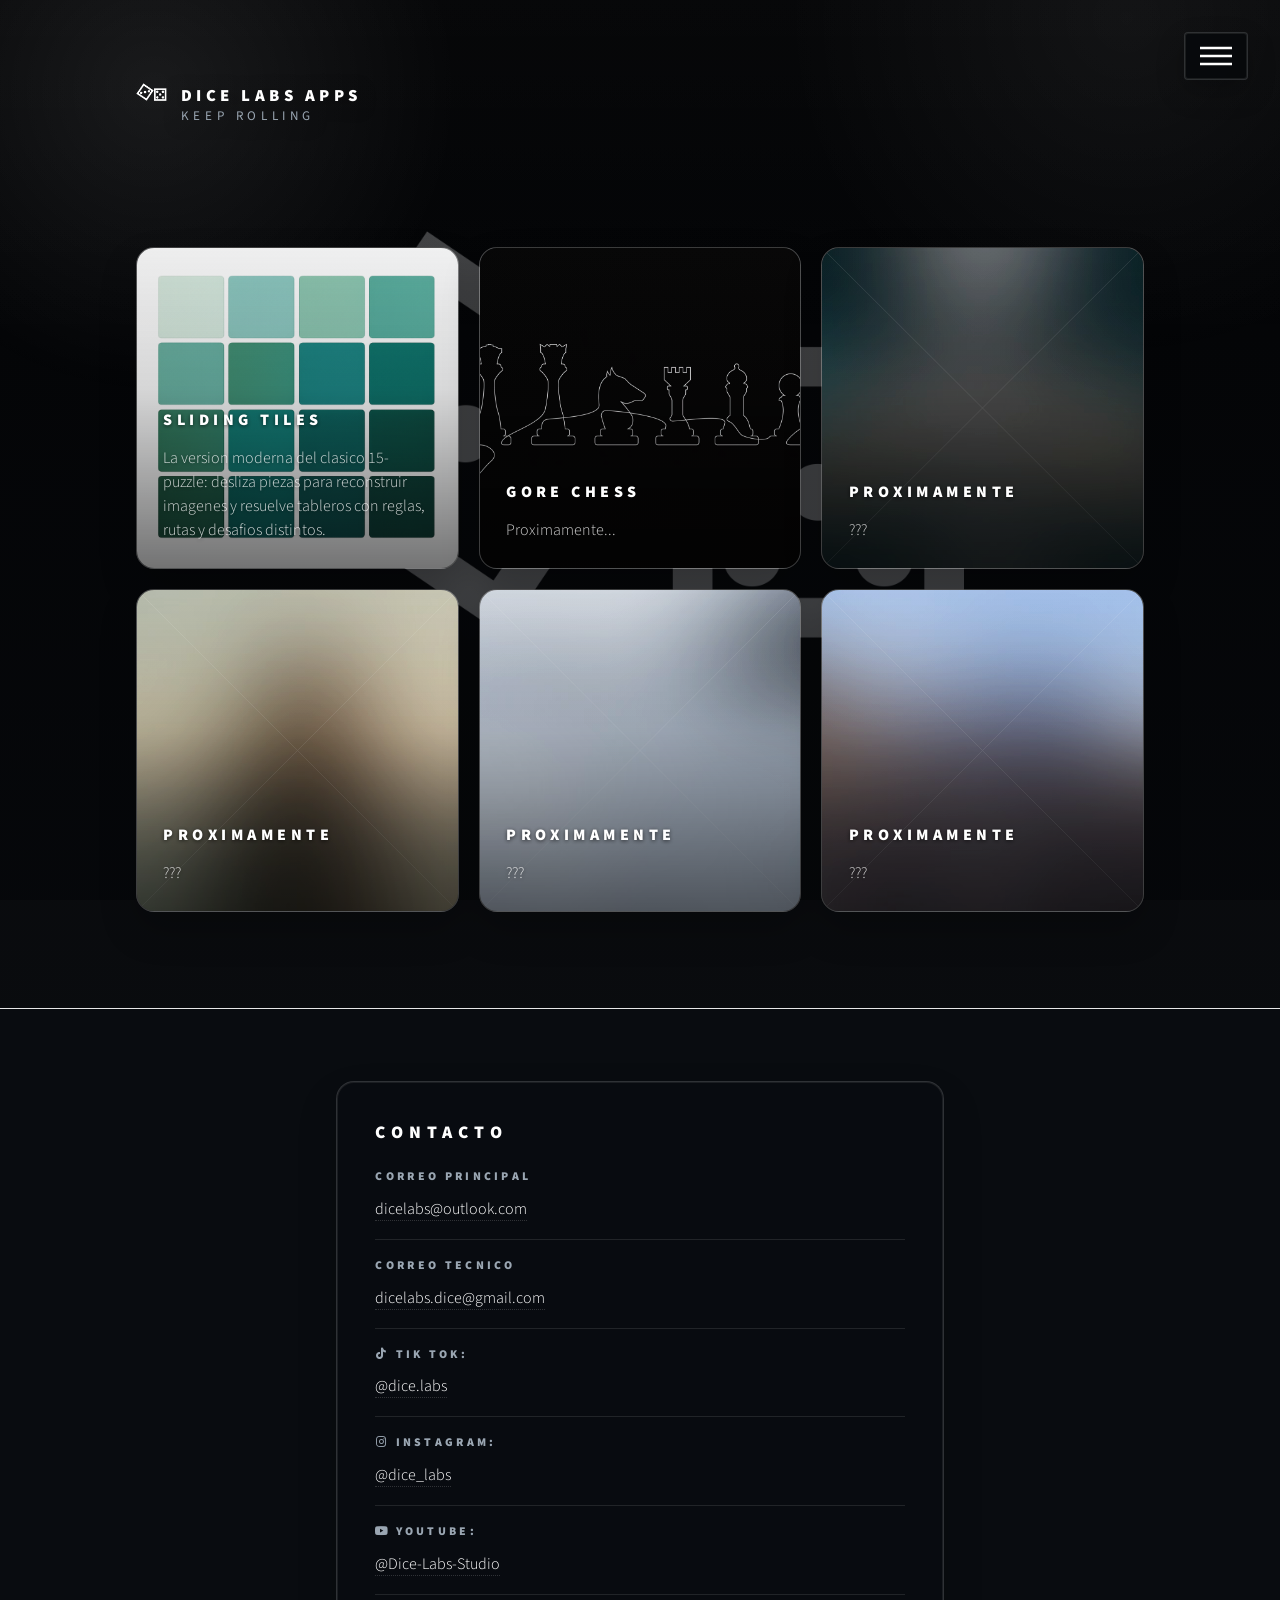
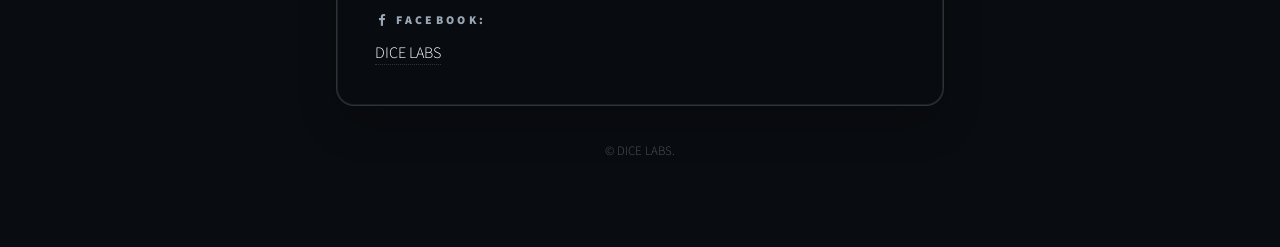
==== commit a77b4dbc: "Publish custom DICE LABS 404 with dice background and interactive roll" ====
--- a/apps/index.html
+++ b/apps/index.html
@@ -10,11 +10,11 @@
 		<meta charset="utf-8" />
 		<meta name="viewport" content="width=device-width, initial-scale=1, user-scalable=no" />
 		<meta name="theme-color" content="#090c10" />
-		<link rel="icon" type="image/png" href="images/logo-blanco.png?v=1788345082091" />
-		<link rel="shortcut icon" href="images/logo-blanco.png?v=1788345082091" />
-		<link rel="stylesheet" href="assets/css/main.css?v=1788345082091" />
-		<link rel="stylesheet" href="assets/css/dice-labs-apps-theme.css?v=1788345082091" />
-		<noscript><link rel="stylesheet" href="assets/css/noscript.css?v=1788345082091" /></noscript>
+		<link rel="icon" type="image/png" href="images/logo-blanco.png?v=1788346347312" />
+		<link rel="shortcut icon" href="images/logo-blanco.png?v=1788346347312" />
+		<link rel="stylesheet" href="assets/css/main.css?v=1788346347312" />
+		<link rel="stylesheet" href="assets/css/dice-labs-apps-theme.css?v=20261102" />
+		<noscript><link rel="stylesheet" href="assets/css/noscript.css?v=1788346347312" /></noscript>
 	</head>
 	<body class="is-preload">
 		<div id="wrapper">
@@ -25,7 +25,7 @@
 
 						<!-- Logo -->
 							<a href="index.html" class="logo">
-								<span class="symbol"><img src="images/logo-blanco.png?v=1788345082091" alt="" /></span>
+								<span class="symbol"><img src="images/logo-blanco.png?v=1788346347312" alt="" /></span>
 								<span class="brand-lockup">
 									<span class="title">DICE LABS APPS</span>
 									<span class="subtitle">KEEP ROLLING</span>
@@ -157,6 +157,22 @@
 									<span class="contact-label" data-i18n="footer.technicalEmail">Correo tecnico</span>
 									<a href="mailto:dicelabs.dice@gmail.com">dicelabs.dice@gmail.com</a>
 								</li>
+								<li>
+									<span class="contact-label"><i class="fab fa-tiktok social-contact-icon" aria-hidden="true"></i>Tik tok:</span>
+									<a data-social-profile="tiktok" href="https://www.tiktok.com/@dice.labs" target="_blank" rel="noopener noreferrer">@dice.labs</a>
+								</li>
+								<li>
+									<span class="contact-label"><i class="fab fa-instagram social-contact-icon" aria-hidden="true"></i>Instagram:</span>
+									<a data-social-profile="instagram" href="https://www.instagram.com/dice_labs/" target="_blank" rel="noopener noreferrer">@dice_labs</a>
+								</li>
+								<li>
+									<span class="contact-label"><i class="fab fa-youtube social-contact-icon" aria-hidden="true"></i>YouTube:</span>
+									<a data-social-profile="youtube" href="https://www.youtube.com/@Dice-Labs-Studio" target="_blank" rel="noopener noreferrer">@Dice-Labs-Studio</a>
+								</li>
+								<li>
+									<span class="contact-label"><i class="fab fa-facebook-f social-contact-icon" aria-hidden="true"></i>Facebook:</span>
+									<a data-social-profile="facebook-f" href="https://www.facebook.com/profile.php?id=61594494051975" target="_blank" rel="noopener noreferrer">DICE LABS</a>
+								</li>
 							</ul>
 						</section>
 						<ul class="copyright">
@@ -173,7 +189,7 @@
 			<script src="assets/js/breakpoints.min.js"></script>
 			<script src="assets/js/util.js"></script>
 			<script src="assets/js/main.js"></script>
-			<script src="assets/js/dice-labs-apps-site.js?v=1788345082091"></script>
+			<script src="assets/js/dice-labs-apps-site.js?v=1788346347312"></script>
 
 	</body>
 </html>
--- a/apps/assets/css/dice-labs-apps-theme.css
+++ b/apps/assets/css/dice-labs-apps-theme.css
@@ -1,3 +1,12 @@
+[data-social-profile] { overflow-wrap: anywhere; }
+
+.social-contact-icon {
+  display: inline-block;
+  width: 1.25em;
+  margin-right: 0.45em;
+  text-align: center;
+}
+
 html[data-theme] body,
 html[data-theme] a,
 html[data-theme] h1,
@@ -770,3 +779,15 @@
 	}
 
 }
+
+/* Prevent the two-column layout from squeezing app titles at intermediate widths. */
+@media screen and (max-width: 600px) {
+	.tiles {
+		margin: 0;
+	}
+
+	.tiles article {
+		width: 100%;
+		margin: 1.25em 0 0 0;
+	}
+}
